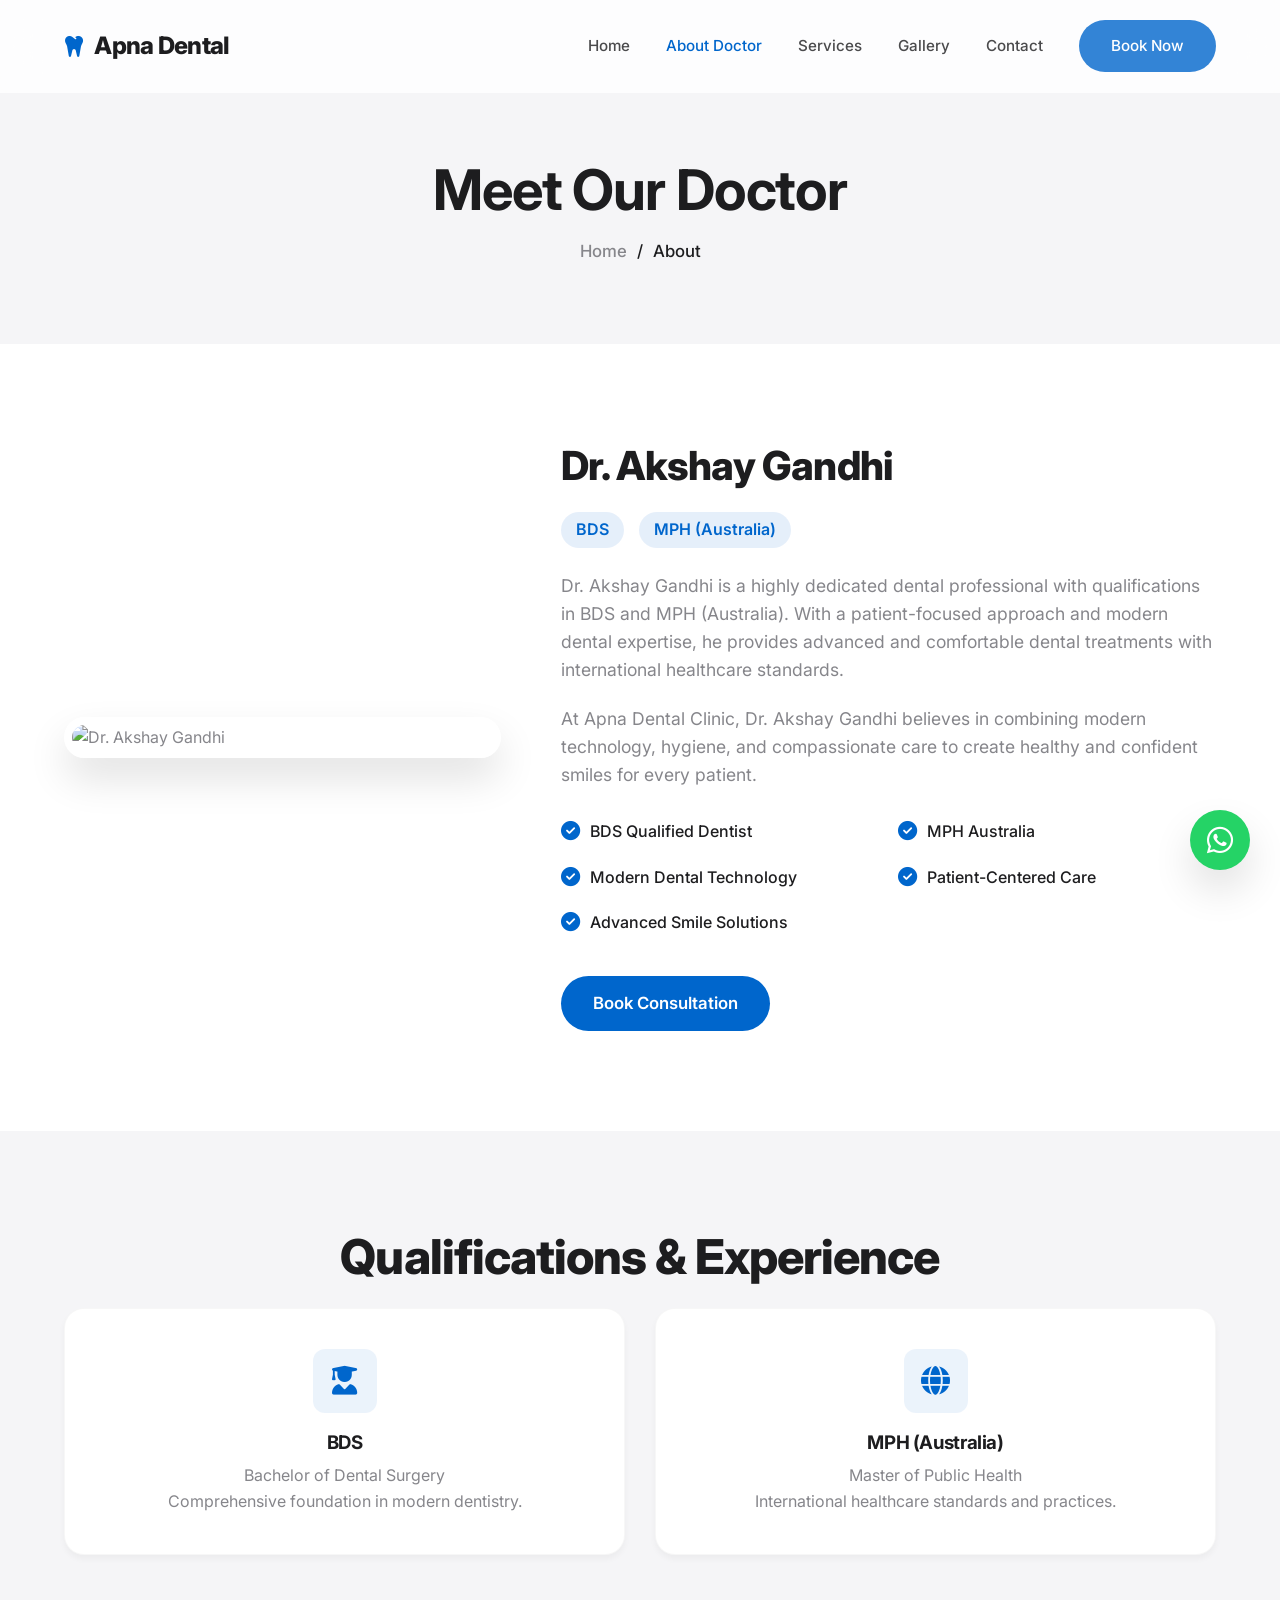
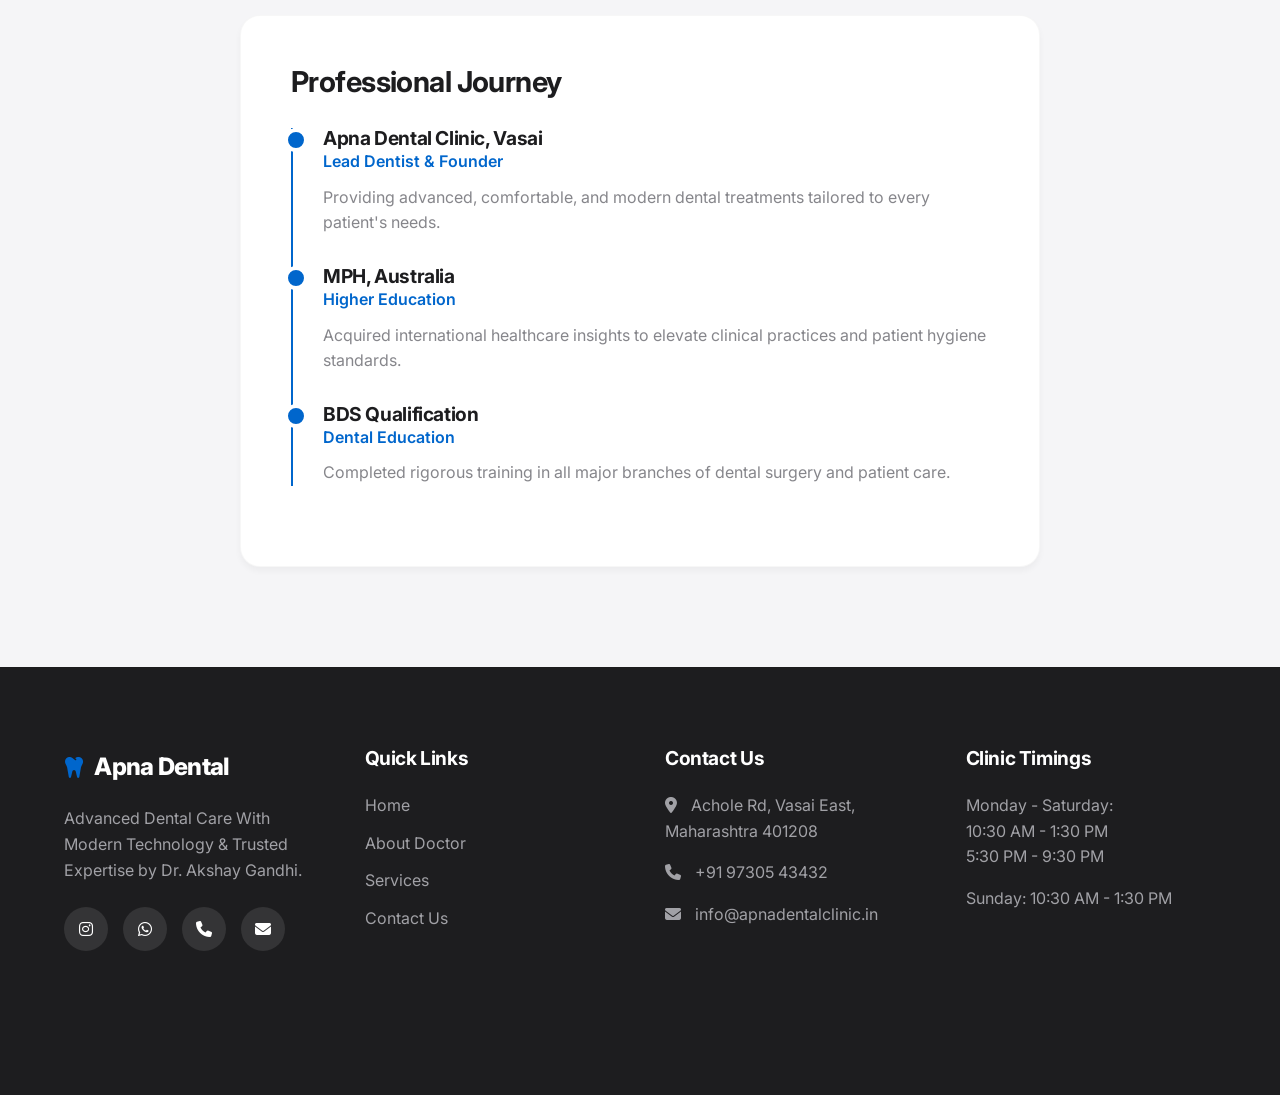
==== about.html @ feeaf11b "final" ====
<!DOCTYPE html>
<html lang="en">

<head>
    <meta charset="UTF-8">
    <meta name="viewport" content="width=device-width, initial-scale=1.0">
    <title>About Doctor | Apna Dental Clinic</title>
    <meta name="description"
        content="Learn more about Dr. Akshay Gandhi (BDS, MPH Australia) and his commitment to modern dental care.">
    <!-- Font Awesome -->
    <link rel="stylesheet" href="https://cdnjs.cloudflare.com/ajax/libs/font-awesome/6.4.0/css/all.min.css">
    <!-- Custom CSS -->
    <link rel="stylesheet" href="assets/css/style.css">
</head>

<body>

    <!-- Navbar -->
    <nav class="navbar">
        <div class="container">
            <a href="index.html" class="logo">
                <i class="fa-solid fa-tooth"></i> Apna Dental
            </a>
            <ul class="nav-links">
                <li class="nav-item"><a href="index.html">Home</a></li>
                <li class="nav-item"><a href="about.html" class="active">About Doctor</a></li>
                <li class="nav-item"><a href="services.html">Services</a></li>
                <li class="nav-item"><a href="gallery.html">Gallery</a></li>
                <li class="nav-item"><a href="contact.html">Contact</a></li>
                <li class="nav-item"><a href="appointment.html" class="btn btn-primary">Book Now</a></li>
            </ul>
            <button class="hamburger">
                <i class="fa-solid fa-bars"></i>
            </button>
        </div>
    </nav>

    <!-- Floating WhatsApp -->
    <a href="https://wa.me/919730543432" target="_blank" class="floating-whatsapp" title="Consult on WhatsApp">
        <i class="fa-brands fa-whatsapp"></i>
    </a>

    <!-- Page Header -->
    <header class="page-header">
        <div class="container reveal">
            <h1 class="page-title">Meet Our Doctor</h1>
            <div class="breadcrumb">
                <a href="index.html">Home</a>
                <span>/</span>
                <span>About</span>
            </div>
        </div>
    </header>

    <!-- About Section -->
    <section class="section">
        <div class="container">
            <div class="hero-content">
                <div class="hero-image reveal" style="flex: 1;">
                    <img src="https://images.unsplash.com/photo-1622253692010-333f2da6031d?auto=format&fit=crop&q=80&w=800"
                        alt="Dr. Akshay Gandhi">
                </div>
                <div class="hero-text reveal" style="flex: 1.5;">
                    <h2 class="section-title" style="text-align: left; font-size: 2.5rem;">Dr. Akshay Gandhi</h2>
                    <div style="display: flex; gap: 15px; margin-bottom: 24px;">
                        <span
                            style="background: rgba(0, 102, 204, 0.1); color: var(--primary-color); padding: 5px 15px; border-radius: 50px; font-weight: 600;">BDS</span>
                        <span
                            style="background: rgba(0, 102, 204, 0.1); color: var(--primary-color); padding: 5px 15px; border-radius: 50px; font-weight: 600;">MPH
                            (Australia)</span>
                    </div>

                    <p style="font-size: 1.1rem; margin-bottom: 20px; color: var(--text-color);">Dr. Akshay Gandhi is a
                        highly dedicated dental professional with qualifications in BDS and MPH (Australia). With a
                        patient-focused approach and modern dental expertise, he provides advanced and comfortable
                        dental treatments with international healthcare standards.</p>
                    <p style="font-size: 1.1rem; margin-bottom: 30px; color: var(--text-color);">At Apna Dental Clinic,
                        Dr. Akshay Gandhi believes in combining modern technology, hygiene, and compassionate care to
                        create healthy and confident smiles for every patient.</p>

                    <div class="grid-3" style="grid-template-columns: repeat(2, 1fr); gap: 20px; margin-bottom: 40px;">
                        <div style="display: flex; align-items: center; gap: 10px;">
                            <i class="fa-solid fa-circle-check"
                                style="color: var(--primary-color); font-size: 1.2rem;"></i>
                            <span style="font-weight: 500; color: var(--accent-color);">BDS Qualified Dentist</span>
                        </div>
                        <div style="display: flex; align-items: center; gap: 10px;">
                            <i class="fa-solid fa-circle-check"
                                style="color: var(--primary-color); font-size: 1.2rem;"></i>
                            <span style="font-weight: 500; color: var(--accent-color);">MPH Australia</span>
                        </div>
                        <div style="display: flex; align-items: center; gap: 10px;">
                            <i class="fa-solid fa-circle-check"
                                style="color: var(--primary-color); font-size: 1.2rem;"></i>
                            <span style="font-weight: 500; color: var(--accent-color);">Modern Dental Technology</span>
                        </div>
                        <div style="display: flex; align-items: center; gap: 10px;">
                            <i class="fa-solid fa-circle-check"
                                style="color: var(--primary-color); font-size: 1.2rem;"></i>
                            <span style="font-weight: 500; color: var(--accent-color);">Patient-Centered Care</span>
                        </div>
                        <div style="display: flex; align-items: center; gap: 10px;">
                            <i class="fa-solid fa-circle-check"
                                style="color: var(--primary-color); font-size: 1.2rem;"></i>
                            <span style="font-weight: 500; color: var(--accent-color);">Advanced Smile Solutions</span>
                        </div>
                    </div>

                    <a href="appointment.html" class="btn btn-primary">Book Consultation</a>
                </div>
            </div>
        </div>
    </section>

    <!-- Qualification & Timeline -->
    <section class="section" style="background-color: var(--light-bg);">
        <div class="container">
            <h2 class="section-title reveal">Qualifications & Experience</h2>

            <div class="grid-3" style="margin-bottom: 60px;">
                <div class="card reveal" style="text-align: center;">
                    <div class="card-icon" style="margin: 0 auto 20px;"><i class="fa-solid fa-user-graduate"></i></div>
                    <h3 style="margin-bottom: 10px;">BDS</h3>
                    <p style="color: var(--text-color);">Bachelor of Dental Surgery<br>Comprehensive foundation in
                        modern dentistry.</p>
                </div>
                <div class="card reveal" style="text-align: center;">
                    <div class="card-icon" style="margin: 0 auto 20px;"><i class="fa-solid fa-globe"></i></div>
                    <h3 style="margin-bottom: 10px;">MPH (Australia)</h3>
                    <p style="color: var(--text-color);">Master of Public Health<br>International healthcare standards
                        and practices.</p>
                </div>
            </div>

            <div class="card reveal" style="max-width: 800px; margin: 0 auto; padding: 50px;">
                <h3 style="margin-bottom: 30px; font-size: 1.8rem;">Professional Journey</h3>
                <div class="timeline">
                    <div class="timeline-item">
                        <h4 style="font-size: 1.2rem; color: var(--accent-color);">Apna Dental Clinic, Vasai</h4>
                        <p style="color: var(--primary-color); font-weight: 600; margin-bottom: 10px;">Lead Dentist &
                            Founder</p>
                        <p style="color: var(--text-color);">Providing advanced, comfortable, and modern dental
                            treatments tailored to every patient's needs.</p>
                    </div>
                    <div class="timeline-item">
                        <h4 style="font-size: 1.2rem; color: var(--accent-color);">MPH, Australia</h4>
                        <p style="color: var(--primary-color); font-weight: 600; margin-bottom: 10px;">Higher Education
                        </p>
                        <p style="color: var(--text-color);">Acquired international healthcare insights to elevate
                            clinical practices and patient hygiene standards.</p>
                    </div>
                    <div class="timeline-item">
                        <h4 style="font-size: 1.2rem; color: var(--accent-color);">BDS Qualification</h4>
                        <p style="color: var(--primary-color); font-weight: 600; margin-bottom: 10px;">Dental Education
                        </p>
                        <p style="color: var(--text-color);">Completed rigorous training in all major branches of dental
                            surgery and patient care.</p>
                    </div>
                </div>
            </div>
        </div>
    </section>

    <!-- Footer -->
    <footer class="footer">
        <div class="container">
            <div class="footer-grid reveal">
                <div class="footer-col">
                    <a href="index.html" class="logo" style="color: white; margin-bottom: 20px;">
                        <i class="fa-solid fa-tooth"></i> Apna Dental
                    </a>
                    <p>Advanced Dental Care With Modern Technology & Trusted Expertise by Dr. Akshay Gandhi.</p>
                    <div class="social-links">
                        <a href="https://www.instagram.com/apna.dental.clinic?utm_source=qr&igsh=MWJxanp1cTd5NDdrZw=="
                            target="_blank" title="Instagram"><i class="fa-brands fa-instagram"></i></a>
                        <a href="https://wa.me/919730543432" target="_blank" title="WhatsApp"><i
                                class="fa-brands fa-whatsapp"></i></a>
                        <a href="tel:+919730543432" title="Call Us"><i class="fa-solid fa-phone"></i></a>
                        <a href="mailto:info@apnadentalclinic.in" title="Email Us"><i
                                class="fa-solid fa-envelope"></i></a>
                    </div>
                </div>
                <div class="footer-col">
                    <h4>Quick Links</h4>
                    <ul class="footer-links" style="list-style: none;">
                        <li><a href="index.html">Home</a></li>
                        <li><a href="about.html">About Doctor</a></li>
                        <li><a href="services.html">Services</a></li>
                        <li><a href="contact.html">Contact Us</a></li>
                    </ul>
                </div>
                <div class="footer-col">
                    <h4>Contact Us</h4>
                    <p><i class="fa-solid fa-location-dot" style="margin-right: 10px;"></i> Achole Rd, Vasai East,
                        Maharashtra 401208</p>
                    <p><i class="fa-solid fa-phone" style="margin-right: 10px;"></i> +91 97305 43432</p>
                    <p><i class="fa-solid fa-envelope" style="margin-right: 10px;"></i> info@apnadentalclinic.in</p>
                </div>
                <div class="footer-col">
                    <h4>Clinic Timings</h4>
                    <p>Monday - Saturday:<br> 10:30 AM - 1:30 PM<br> 5:30 PM - 9:30 PM</p>
                    <p>Sunday: 10:30 AM - 1:30 PM</p>
                </div>
            </div>
            <div class="footer-bottom reveal">
                <p>&copy; 2026 Apna Dental Clinic. All Rights Reserved.</p>
            </div>
        </div>
    </footer>

    <!-- Custom JS -->
    <script src="assets/js/script.js"></script>
</body>

</html>
---- assets/css/style.css ----
/* Google Fonts */
@import url('https://fonts.googleapis.com/css2?family=Inter:wght@300;400;500;600;700;800&display=swap');

/* CSS Variables */
:root {
  --primary-color: #0066cc;
  /* Apple-like vibrant blue */
  --primary-hover: #005bb5;
  --secondary-color: #f5f5f7;
  /* Apple off-white background */
  --accent-color: #1d1d1f;
  /* Apple dark text */
  --text-color: #86868b;
  /* Apple subtle text */
  --bg-color: #ffffff;
  /* Pure white */
  --light-bg: #f5f5f7;
  --whatsapp-color: #25D366;
  --shadow-sm: 0 4px 6px rgba(0, 0, 0, 0.04);
  --shadow-md: 0 10px 30px rgba(0, 0, 0, 0.08);
  --shadow-lg: 0 20px 40px rgba(0, 0, 0, 0.12);
  --radius-sm: 12px;
  --radius-md: 20px;
  --radius-lg: 30px;
  --transition: all 0.4s cubic-bezier(0.16, 1, 0.3, 1);
}

/* Reset & Base Styles */
* {
  margin: 0;
  padding: 0;
  box-sizing: border-box;
}

html {
  scroll-behavior: smooth;
}

body {
  font-family: 'Inter', -apple-system, BlinkMacSystemFont, sans-serif;
  color: var(--text-color);
  background-color: var(--bg-color);
  line-height: 1.6;
  overflow-x: hidden;
  -webkit-font-smoothing: antialiased;
}

h1,
h2,
h3,
h4,
h5,
h6 {
  color: var(--accent-color);
  font-weight: 700;
  line-height: 1.1;
  letter-spacing: -0.02em;
}

a {
  text-decoration: none;
  color: var(--primary-color);
  transition: var(--transition);
}

img {
  max-width: 100%;
  height: auto;
  display: block;
}

/* Utility Classes */
.container {
  max-width: 1200px;
  margin: 0 auto;
  padding: 0 24px;
}

.section {
  padding: 100px 0;
}

.section-title {
  text-align: center;
  font-size: 3rem;
  margin-bottom: 24px;
  font-weight: 800;
}

.section-subtitle {
  text-align: center;
  font-size: 1.25rem;
  color: var(--text-color);
  max-width: 700px;
  margin: 0 auto 60px;
}

.btn {
  display: inline-flex;
  align-items: center;
  justify-content: center;
  padding: 14px 32px;
  border-radius: 50px;
  font-weight: 600;
  font-size: 1.05rem;
  text-align: center;
  cursor: pointer;
  transition: var(--transition);
  border: none;
  gap: 10px;
}

.btn-primary {
  background-color: var(--primary-color);
  color: #fff !important;
}

.btn-primary:hover {
  background-color: var(--primary-hover);
  transform: scale(1.02);
  box-shadow: 0 10px 20px rgba(0, 102, 204, 0.2);
}

.btn-outline {
  background-color: transparent;
  color: var(--accent-color);
  border: 2px solid var(--accent-color);
}

.btn-outline:hover {
  background-color: var(--accent-color);
  color: #fff !important;
}

.btn-whatsapp {
  background-color: var(--whatsapp-color);
  color: #fff !important;
}

.btn-whatsapp:hover {
  background-color: #1ebe57;
  transform: scale(1.02);
  box-shadow: 0 10px 20px rgba(37, 211, 102, 0.3);
}

/* Navbar */
.navbar {
  position: fixed;
  top: 0;
  left: 0;
  width: 100%;
  background-color: rgba(255, 255, 255, 0.8);
  backdrop-filter: saturate(180%) blur(20px);
  -webkit-backdrop-filter: saturate(180%) blur(20px);
  z-index: 1000;
  transition: var(--transition);
  padding: 20px 0;
  border-bottom: 1px solid transparent;
}

.navbar.scrolled {
  padding: 15px 0;
  border-bottom: 1px solid rgba(0, 0, 0, 0.05);
  box-shadow: var(--shadow-sm);
}

.navbar .container {
  display: flex;
  justify-content: space-between;
  align-items: center;
}

.logo {
  font-size: 1.5rem;
  font-weight: 800;
  color: var(--accent-color);
  display: flex;
  align-items: center;
  gap: 10px;
  letter-spacing: -0.03em;
}

.logo i {
  color: var(--primary-color);
}

.nav-links {
  display: flex;
  align-items: center;
  gap: 36px;
  list-style: none;
}

.nav-item a {
  color: var(--accent-color);
  font-weight: 500;
  font-size: 0.95rem;
  position: relative;
  opacity: 0.8;
}

.nav-item a:hover,
.nav-item a.active {
  opacity: 1;
  color: var(--primary-color);
}

.hamburger {
  display: none;
  cursor: pointer;
  background: none;
  border: none;
  font-size: 1.5rem;
  color: var(--accent-color);
}

/* Floating WhatsApp */
.floating-whatsapp {
  position: fixed;
  bottom: 30px;
  right: 30px;
  background-color: var(--whatsapp-color);
  color: white;
  width: 60px;
  height: 60px;
  border-radius: 50%;
  display: flex;
  align-items: center;
  justify-content: center;
  font-size: 30px;
  box-shadow: var(--shadow-lg);
  z-index: 1000;
  transition: var(--transition);
  text-decoration: none;
}

.floating-whatsapp:hover {
  transform: scale(1.1) rotate(10deg);
  background-color: #1ebe57;
  color: white;
}

/* Hero Section */
.hero {
  padding-top: 160px;
  padding-bottom: 100px;
  background: radial-gradient(circle at center, #ffffff 0%, var(--secondary-color) 100%);
  position: relative;
  overflow: hidden;
  min-height: 90vh;
  display: flex;
  align-items: center;
}

.hero-content {
  display: flex;
  align-items: center;
  justify-content: space-between;
  gap: 60px;
}

.hero-text {
  flex: 1.2;
}

.hero-title {
  font-size: 4.5rem;
  margin-bottom: 24px;
  color: var(--accent-color);
}

.hero-title span {
  color: var(--primary-color);
}

.hero-desc {
  font-size: 1.3rem;
  margin-bottom: 40px;
  color: var(--text-color);
  max-width: 90%;
}

.hero-btns {
  display: flex;
  gap: 20px;
  flex-wrap: wrap;
}

.hero-image {
  flex: 1;
  position: relative;
  animation: float 6s ease-in-out infinite;
}

.hero-image img {
  border-radius: var(--radius-lg);
  box-shadow: var(--shadow-lg);
  position: relative;
  z-index: 2;
  border: 8px solid rgba(255, 255, 255, 0.5);
}

/* Animations */
@keyframes float {
  0% {
    transform: translateY(0px);
  }

  50% {
    transform: translateY(-20px);
  }

  100% {
    transform: translateY(0px);
  }
}

.reveal {
  opacity: 0;
  transform: translateY(40px);
  transition: all 0.8s cubic-bezier(0.16, 1, 0.3, 1);
}

.reveal.active {
  opacity: 1;
  transform: translateY(0);
}

/* Cards & Grids */
.grid-3 {
  display: grid;
  grid-template-columns: repeat(auto-fit, minmax(320px, 1fr));
  gap: 30px;
}

.card {
  background: #fff;
  border-radius: var(--radius-md);
  padding: 40px;
  box-shadow: var(--shadow-sm);
  transition: var(--transition);
  border: 1px solid rgba(0, 0, 0, 0.03);
}

.card:hover {
  transform: translateY(-8px);
  box-shadow: var(--shadow-lg);
}

.card-icon {
  width: 64px;
  height: 64px;
  background: rgba(0, 102, 204, 0.08);
  color: var(--primary-color);
  border-radius: var(--radius-sm);
  display: flex;
  align-items: center;
  justify-content: center;
  font-size: 1.8rem;
  margin-bottom: 24px;
  transition: var(--transition);
}

.card:hover .card-icon {
  background: var(--primary-color);
  color: #fff;
  transform: scale(1.1);
}

.card-title {
  font-size: 1.5rem;
  margin-bottom: 16px;
}

.card-desc {
  font-size: 1.05rem;
  color: var(--text-color);
  margin-bottom: 24px;
}

.card-link {
  font-weight: 600;
  display: inline-flex;
  align-items: center;
  gap: 8px;
}

.card-link:hover {
  gap: 12px;
}

/* Testimonials / Google Reviews */
.review-header {
  display: flex;
  align-items: center;
  justify-content: center;
  gap: 15px;
  margin-bottom: 40px;
}

.google-rating {
  display: flex;
  align-items: center;
  gap: 10px;
  background: #fff;
  padding: 10px 20px;
  border-radius: 50px;
  box-shadow: var(--shadow-sm);
  font-weight: 700;
  color: var(--accent-color);
  font-size: 1.2rem;
}

.google-rating i {
  color: #FBBC05;
}

/* Map Section */
.map-container {
  border-radius: var(--radius-lg);
  overflow: hidden;
  box-shadow: var(--shadow-lg);
  position: relative;
  height: 500px;
}

.map-card {
  position: absolute;
  top: 40px;
  left: 40px;
  background: rgba(255, 255, 255, 0.95);
  backdrop-filter: blur(10px);
  padding: 30px;
  border-radius: var(--radius-md);
  box-shadow: var(--shadow-lg);
  max-width: 350px;
  z-index: 10;
}

/* Timeline */
.timeline {
  position: relative;
  padding-left: 30px;
  border-left: 2px solid var(--primary-color);
  margin-top: 30px;
}

.timeline-item {
  position: relative;
  margin-bottom: 30px;
}

.timeline-item::before {
  content: '';
  position: absolute;
  left: -39px;
  top: 0;
  width: 16px;
  height: 16px;
  border-radius: 50%;
  background: var(--primary-color);
  border: 4px solid #fff;
}

/* Footer */
.footer {
  background-color: var(--accent-color);
  color: #fff;
  padding: 80px 0 30px;
  border-top: 1px solid rgba(0, 0, 0, 0.05);
}

.footer-grid {
  display: grid;
  grid-template-columns: repeat(auto-fit, minmax(250px, 1fr));
  gap: 50px;
  margin-bottom: 60px;
}

.footer-col h4 {
  color: #fff;
  font-size: 1.2rem;
  margin-bottom: 24px;
}

.footer-col p {
  color: #a1a1a6;
  margin-bottom: 16px;
}

.footer-links li {
  margin-bottom: 12px;
}

.footer-links a {
  color: #a1a1a6;
}

.footer-links a:hover {
  color: #fff;
}

.social-links {
  display: flex;
  gap: 15px;
  margin-top: 24px;
}

.social-links a {
  width: 44px;
  height: 44px;
  border-radius: 50%;
  background-color: rgba(255, 255, 255, 0.1);
  display: flex;
  align-items: center;
  justify-content: center;
  color: #fff;
}

.social-links a:hover {
  background-color: var(--primary-color);
  transform: translateY(-4px);
}

.footer-bottom {
  text-align: center;
  padding-top: 30px;
  border-top: 1px solid rgba(255, 255, 255, 0.1);
  color: #a1a1a6;
  font-size: 0.9rem;
}

/* Page Header (Inner pages) */
.page-header {
  padding: 160px 0 80px;
  background: var(--secondary-color);
  text-align: center;
}

.page-title {
  font-size: 3.5rem;
  color: var(--accent-color);
  margin-bottom: 16px;
}

.breadcrumb {
  display: flex;
  justify-content: center;
  gap: 10px;
  font-size: 1.05rem;
  font-weight: 500;
}

.breadcrumb a {
  color: var(--text-color);
}

.breadcrumb a:hover {
  color: var(--primary-color);
}

.breadcrumb span {
  color: var(--accent-color);
}

/* Forms */
.form-group {
  margin-bottom: 24px;
}

.form-control {
  width: 100%;
  padding: 16px 20px;
  border: 1px solid rgba(0, 0, 0, 0.1);
  border-radius: var(--radius-sm);
  font-family: inherit;
  font-size: 1rem;
  transition: var(--transition);
  background-color: #f9f9fb;
}

.form-control:focus {
  outline: none;
  border-color: var(--primary-color);
  background-color: #fff;
  box-shadow: 0 0 0 4px rgba(0, 102, 204, 0.1);
}

textarea.form-control {
  resize: vertical;
  min-height: 160px;
}

/* Responsive */
@media (max-width: 991px) {
  .hero-content {
    flex-direction: column;
    text-align: center;
  }

  .hero-text {
    flex: none;
  }

  .hero-btns {
    justify-content: center;
  }

  .hero-title {
    font-size: 3.5rem;
  }

  .hero-desc {
    margin: 0 auto 30px;
  }

  .map-card {
    position: relative;
    top: 0;
    left: 0;
    max-width: 100%;
    border-radius: 0;
    box-shadow: none;
  }

  .map-container {
    height: auto;
  }

  .map-container iframe {
    height: 400px;
  }
}

@media (max-width: 768px) {
  .nav-links {
    position: fixed;
    top: 70px;
    left: -100%;
    width: 100%;
    height: calc(100vh - 70px);
    background-color: #fff;
    flex-direction: column;
    justify-content: flex-start;
    padding-top: 40px;
    gap: 30px;
    transition: 0.4s cubic-bezier(0.16, 1, 0.3, 1);
  }

  .nav-links.active {
    left: 0;
  }

  .hamburger {
    display: block;
  }

  .section {
    padding: 70px 0;
  }

  .section-title {
    font-size: 2.5rem;
  }

  .floating-whatsapp {
    bottom: 20px;
    right: 20px;
    width: 50px;
    height: 50px;
    font-size: 24px;
  }
}

/* Google Reviews Section — Summary Card */
.google-summary-card {
  background: #fff;
  border-radius: var(--radius-md);
  padding: 30px 36px;
  display: flex;
  align-items: center;
  justify-content: space-between;
  flex-wrap: wrap;
  gap: 24px;
  box-shadow: var(--shadow-sm);
  margin-bottom: 30px;
  border: 1px solid rgba(0, 102, 204, 0.06);
}

.gsc-left {
  display: flex;
  align-items: center;
  gap: 20px;
}

.gsc-logo {
  background: #f0f7ff;
  width: 56px;
  height: 56px;
  border-radius: 50%;
  display: flex;
  align-items: center;
  justify-content: center;
  font-size: 1.8rem;
  color: #4285F4;
  flex-shrink: 0;
}

.gsc-rating-row {
  display: flex;
  align-items: center;
  gap: 12px;
  margin-bottom: 6px;
}

.gsc-score {
  font-size: 2.2rem;
  font-weight: 800;
  color: var(--accent-color);
  line-height: 1;
}

.gsc-stars {
  color: #FBBC05;
  font-size: 1.1rem;
}

.gsc-count {
  font-size: 0.95rem;
  color: var(--text-color);
  font-weight: 500;
}

.gsc-count a {
  color: var(--primary-color);
  font-weight: 600;
}

.gsc-actions {
  display: flex;
  gap: 15px;
  flex-wrap: wrap;
}

/* Elfsight Widget Wrapper */
.elfsight-widget-wrapper {
  min-height: 200px;
  width: 100%;
}

/* Fallback message when JS disabled or widget fails */
.reviews-fallback {
  display: flex;
  flex-direction: column;
  align-items: center;
  justify-content: center;
  gap: 16px;
  padding: 60px 20px;
  text-align: center;
  background: #fff;
  border-radius: var(--radius-md);
  border: 1px dashed rgba(0, 102, 204, 0.2);
}

.reviews-fallback i {
  font-size: 2.5rem;
  color: #4285F4;
}

.reviews-fallback p {
  font-size: 1rem;
  color: var(--text-color);
}

.reviews-fallback a {
  font-weight: 600;
  color: var(--primary-color);
}

/* Appointment WhatsApp Submit Button */
.appt-submit-btn {
  width: 100%;
  max-width: 360px;
  padding: 18px 32px;
  font-size: 1.1rem;
  letter-spacing: 0.01em;
  transition: var(--transition);
}

.appt-submit-btn:disabled {
  opacity: 0.75;
  cursor: not-allowed;
  transform: none !important;
}

/* Gallery Grid */
.gallery-grid {
  display: grid;
  grid-template-columns: repeat(auto-fill, minmax(320px, 1fr));
  gap: 30px;
}

.gallery-item {
  position: relative;
  border-radius: var(--radius-md);
  overflow: hidden;
  box-shadow: var(--shadow-sm);
  cursor: pointer;
  background: #fff;
  border: 1px solid rgba(0, 0, 0, 0.03);
  transition: var(--transition);
}

.gallery-item:hover {
  box-shadow: var(--shadow-lg);
  transform: translateY(-5px);
}

.gallery-item img {
  width: 100%;
  height: 280px;
  object-fit: cover;
  transition: transform 0.6s cubic-bezier(0.16, 1, 0.3, 1);
  display: block;
}

.gallery-item:hover img {
  transform: scale(1.08);
}

.gallery-overlay {
  position: absolute;
  inset: 0;
  background: linear-gradient(to top, rgba(0, 0, 0, 0.8) 0%, rgba(0, 0, 0, 0.2) 50%, rgba(0, 0, 0, 0) 100%);
  display: flex;
  flex-direction: column;
  justify-content: flex-end;
  padding: 24px;
  opacity: 0;
  transition: opacity 0.4s ease;
}

.gallery-item:hover .gallery-overlay {
  opacity: 1;
}

.gallery-title {
  color: #fff;
  font-size: 1.25rem;
  font-weight: 700;
  margin-bottom: 4px;
  transform: translateY(20px);
  transition: transform 0.4s ease;
}

.gallery-icon {
  color: rgba(255, 255, 255, 0.8);
  font-size: 0.95rem;
  transform: translateY(20px);
  transition: transform 0.4s ease 0.05s;
}

.gallery-item:hover .gallery-title,
.gallery-item:hover .gallery-icon {
  transform: translateY(0);
}

/* Lightbox */
.lightbox {
  position: fixed;
  inset: 0;
  background: rgba(0, 0, 0, 0.92);
  z-index: 2000;
  display: flex;
  align-items: center;
  justify-content: center;
  opacity: 0;
  pointer-events: none;
  transition: opacity 0.3s ease;
  backdrop-filter: blur(5px);
}

.lightbox.active {
  opacity: 1;
  pointer-events: all;
}

.lightbox-content {
  max-width: 90%;
  max-height: 85vh;
  border-radius: var(--radius-sm);
  box-shadow: 0 20px 40px rgba(0, 0, 0, 0.4);
  transform: scale(0.95);
  transition: transform 0.3s cubic-bezier(0.16, 1, 0.3, 1);
  object-fit: contain;
}

.lightbox.active .lightbox-content {
  transform: scale(1);
}

.lightbox-close {
  position: absolute;
  top: 30px;
  right: 40px;
  color: #fff;
  font-size: 2.5rem;
  cursor: pointer;
  transition: color 0.2s;
  background: none;
  border: none;
  padding: 10px;
}

.lightbox-close:hover {
  color: var(--primary-color);
}

.lightbox-caption {
  position: absolute;
  bottom: 30px;
  left: 0;
  right: 0;
  text-align: center;
  color: #fff;
  font-size: 1.2rem;
  font-weight: 500;
  text-shadow: 0 2px 4px rgba(0, 0, 0, 0.5);
}
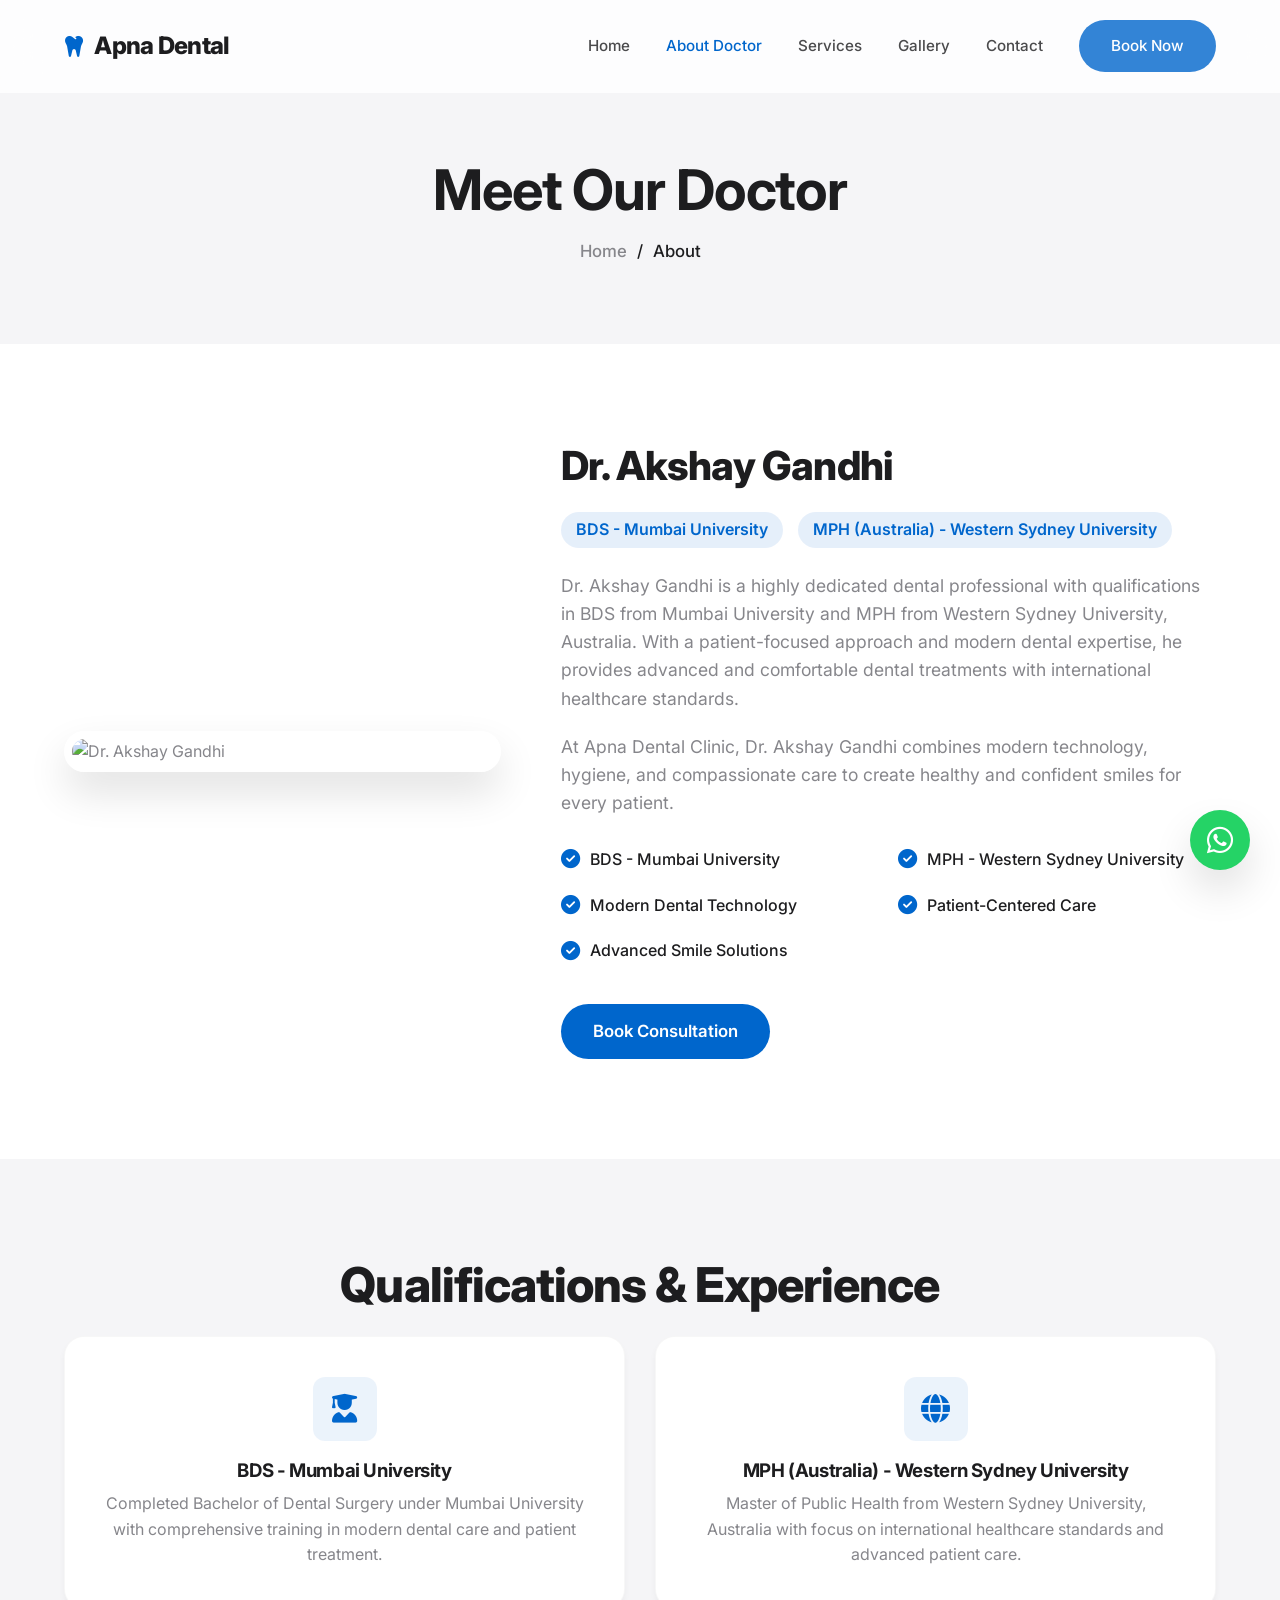
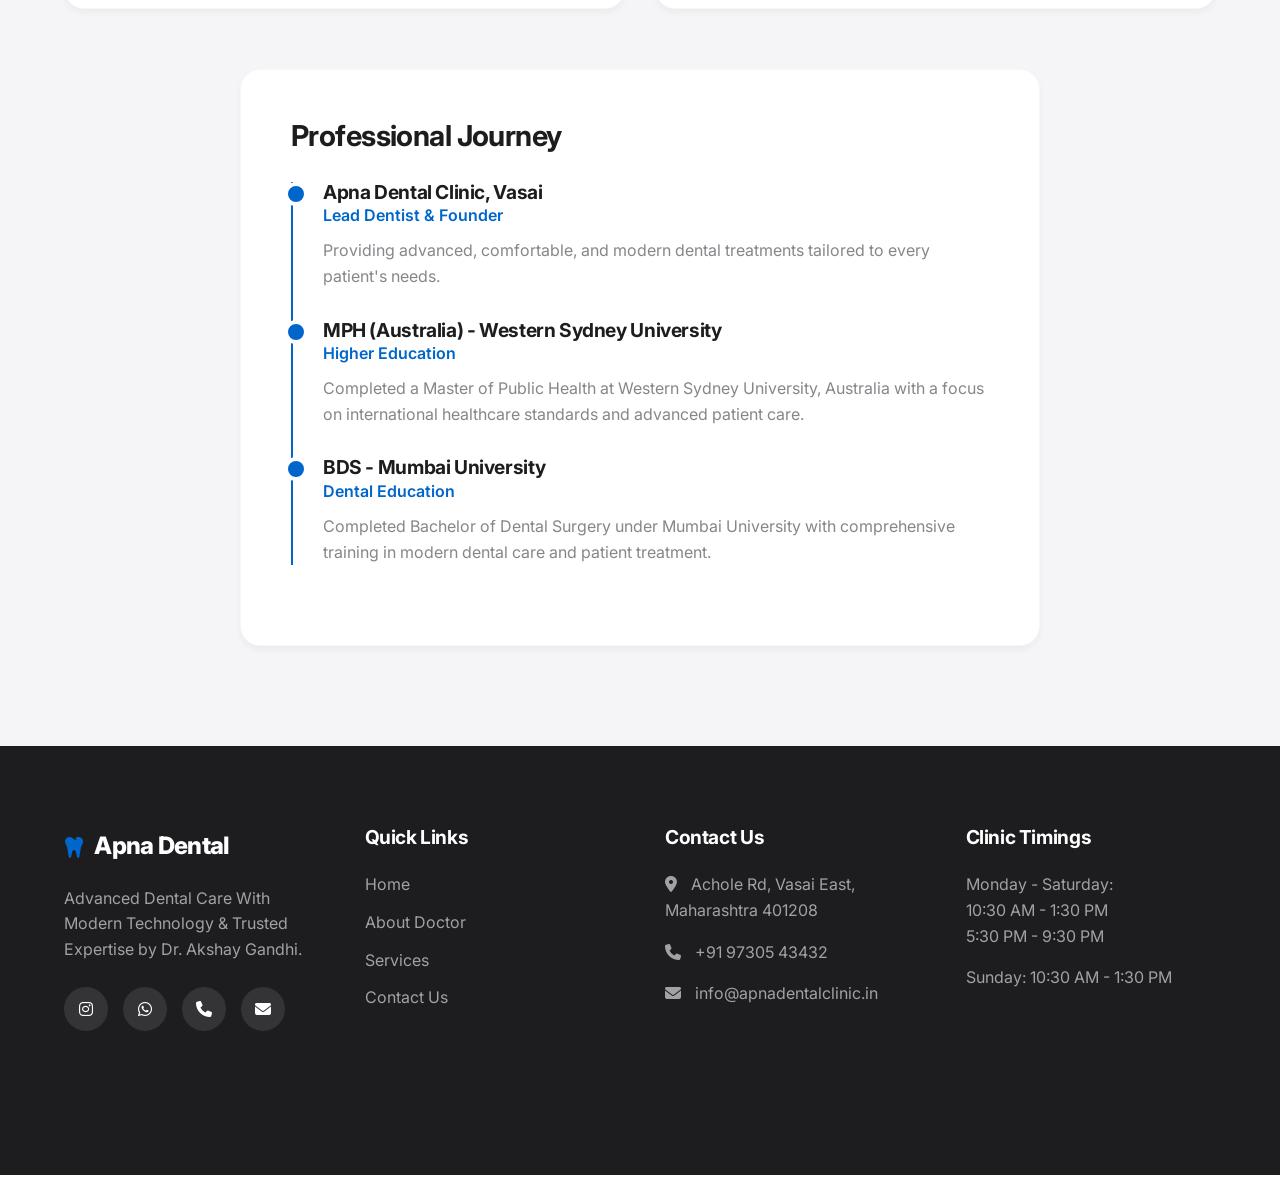
==== commit b6114be5: "comit" ====
--- a/about.html
+++ b/about.html
@@ -6,7 +6,7 @@
     <meta name="viewport" content="width=device-width, initial-scale=1.0">
     <title>About Doctor | Apna Dental Clinic</title>
     <meta name="description"
-        content="Learn more about Dr. Akshay Gandhi (BDS, MPH Australia) and his commitment to modern dental care.">
+        content="Learn more about Dr. Akshay Gandhi, qualified in BDS from Mumbai University and MPH from Western Sydney University, Australia.">
     <!-- Font Awesome -->
     <link rel="stylesheet" href="https://cdnjs.cloudflare.com/ajax/libs/font-awesome/6.4.0/css/all.min.css">
     <!-- Custom CSS -->
@@ -64,30 +64,32 @@
                     <h2 class="section-title" style="text-align: left; font-size: 2.5rem;">Dr. Akshay Gandhi</h2>
                     <div style="display: flex; gap: 15px; margin-bottom: 24px;">
                         <span
-                            style="background: rgba(0, 102, 204, 0.1); color: var(--primary-color); padding: 5px 15px; border-radius: 50px; font-weight: 600;">BDS</span>
+                            style="background: rgba(0, 102, 204, 0.1); color: var(--primary-color); padding: 5px 15px; border-radius: 50px; font-weight: 600;">BDS
+                            - Mumbai University</span>
                         <span
                             style="background: rgba(0, 102, 204, 0.1); color: var(--primary-color); padding: 5px 15px; border-radius: 50px; font-weight: 600;">MPH
-                            (Australia)</span>
+                            (Australia) - Western Sydney University</span>
                     </div>
 
                     <p style="font-size: 1.1rem; margin-bottom: 20px; color: var(--text-color);">Dr. Akshay Gandhi is a
-                        highly dedicated dental professional with qualifications in BDS and MPH (Australia). With a
-                        patient-focused approach and modern dental expertise, he provides advanced and comfortable
-                        dental treatments with international healthcare standards.</p>
+                        highly dedicated dental professional with qualifications in BDS from Mumbai University and MPH
+                        from Western Sydney University, Australia. With a patient-focused approach and modern dental
+                        expertise, he provides advanced and comfortable dental treatments with international
+                        healthcare standards.</p>
                     <p style="font-size: 1.1rem; margin-bottom: 30px; color: var(--text-color);">At Apna Dental Clinic,
-                        Dr. Akshay Gandhi believes in combining modern technology, hygiene, and compassionate care to
-                        create healthy and confident smiles for every patient.</p>
+                        Dr. Akshay Gandhi combines modern technology, hygiene, and compassionate care to create healthy
+                        and confident smiles for every patient.</p>
 
                     <div class="grid-3" style="grid-template-columns: repeat(2, 1fr); gap: 20px; margin-bottom: 40px;">
                         <div style="display: flex; align-items: center; gap: 10px;">
                             <i class="fa-solid fa-circle-check"
                                 style="color: var(--primary-color); font-size: 1.2rem;"></i>
-                            <span style="font-weight: 500; color: var(--accent-color);">BDS Qualified Dentist</span>
-                        </div>
-                        <div style="display: flex; align-items: center; gap: 10px;">
-                            <i class="fa-solid fa-circle-check"
-                                style="color: var(--primary-color); font-size: 1.2rem;"></i>
-                            <span style="font-weight: 500; color: var(--accent-color);">MPH Australia</span>
+                            <span style="font-weight: 500; color: var(--accent-color);">BDS - Mumbai University</span>
+                        </div>
+                        <div style="display: flex; align-items: center; gap: 10px;">
+                            <i class="fa-solid fa-circle-check"
+                                style="color: var(--primary-color); font-size: 1.2rem;"></i>
+                            <span style="font-weight: 500; color: var(--accent-color);">MPH - Western Sydney University</span>
                         </div>
                         <div style="display: flex; align-items: center; gap: 10px;">
                             <i class="fa-solid fa-circle-check"
@@ -120,15 +122,15 @@
             <div class="grid-3" style="margin-bottom: 60px;">
                 <div class="card reveal" style="text-align: center;">
                     <div class="card-icon" style="margin: 0 auto 20px;"><i class="fa-solid fa-user-graduate"></i></div>
-                    <h3 style="margin-bottom: 10px;">BDS</h3>
-                    <p style="color: var(--text-color);">Bachelor of Dental Surgery<br>Comprehensive foundation in
-                        modern dentistry.</p>
+                    <h3 style="margin-bottom: 10px;">BDS - Mumbai University</h3>
+                    <p style="color: var(--text-color);">Completed Bachelor of Dental Surgery under Mumbai University
+                        with comprehensive training in modern dental care and patient treatment.</p>
                 </div>
                 <div class="card reveal" style="text-align: center;">
                     <div class="card-icon" style="margin: 0 auto 20px;"><i class="fa-solid fa-globe"></i></div>
-                    <h3 style="margin-bottom: 10px;">MPH (Australia)</h3>
-                    <p style="color: var(--text-color);">Master of Public Health<br>International healthcare standards
-                        and practices.</p>
+                    <h3 style="margin-bottom: 10px;">MPH (Australia) - Western Sydney University</h3>
+                    <p style="color: var(--text-color);">Master of Public Health from Western Sydney University,
+                        Australia with focus on international healthcare standards and advanced patient care.</p>
                 </div>
             </div>
 
@@ -143,18 +145,20 @@
                             treatments tailored to every patient's needs.</p>
                     </div>
                     <div class="timeline-item">
-                        <h4 style="font-size: 1.2rem; color: var(--accent-color);">MPH, Australia</h4>
+                        <h4 style="font-size: 1.2rem; color: var(--accent-color);">MPH (Australia) - Western Sydney
+                            University</h4>
                         <p style="color: var(--primary-color); font-weight: 600; margin-bottom: 10px;">Higher Education
                         </p>
-                        <p style="color: var(--text-color);">Acquired international healthcare insights to elevate
-                            clinical practices and patient hygiene standards.</p>
+                        <p style="color: var(--text-color);">Completed a Master of Public Health at Western Sydney
+                            University, Australia with a focus on international healthcare standards and advanced
+                            patient care.</p>
                     </div>
                     <div class="timeline-item">
-                        <h4 style="font-size: 1.2rem; color: var(--accent-color);">BDS Qualification</h4>
+                        <h4 style="font-size: 1.2rem; color: var(--accent-color);">BDS - Mumbai University</h4>
                         <p style="color: var(--primary-color); font-weight: 600; margin-bottom: 10px;">Dental Education
                         </p>
-                        <p style="color: var(--text-color);">Completed rigorous training in all major branches of dental
-                            surgery and patient care.</p>
+                        <p style="color: var(--text-color);">Completed Bachelor of Dental Surgery under Mumbai
+                            University with comprehensive training in modern dental care and patient treatment.</p>
                     </div>
                 </div>
             </div>
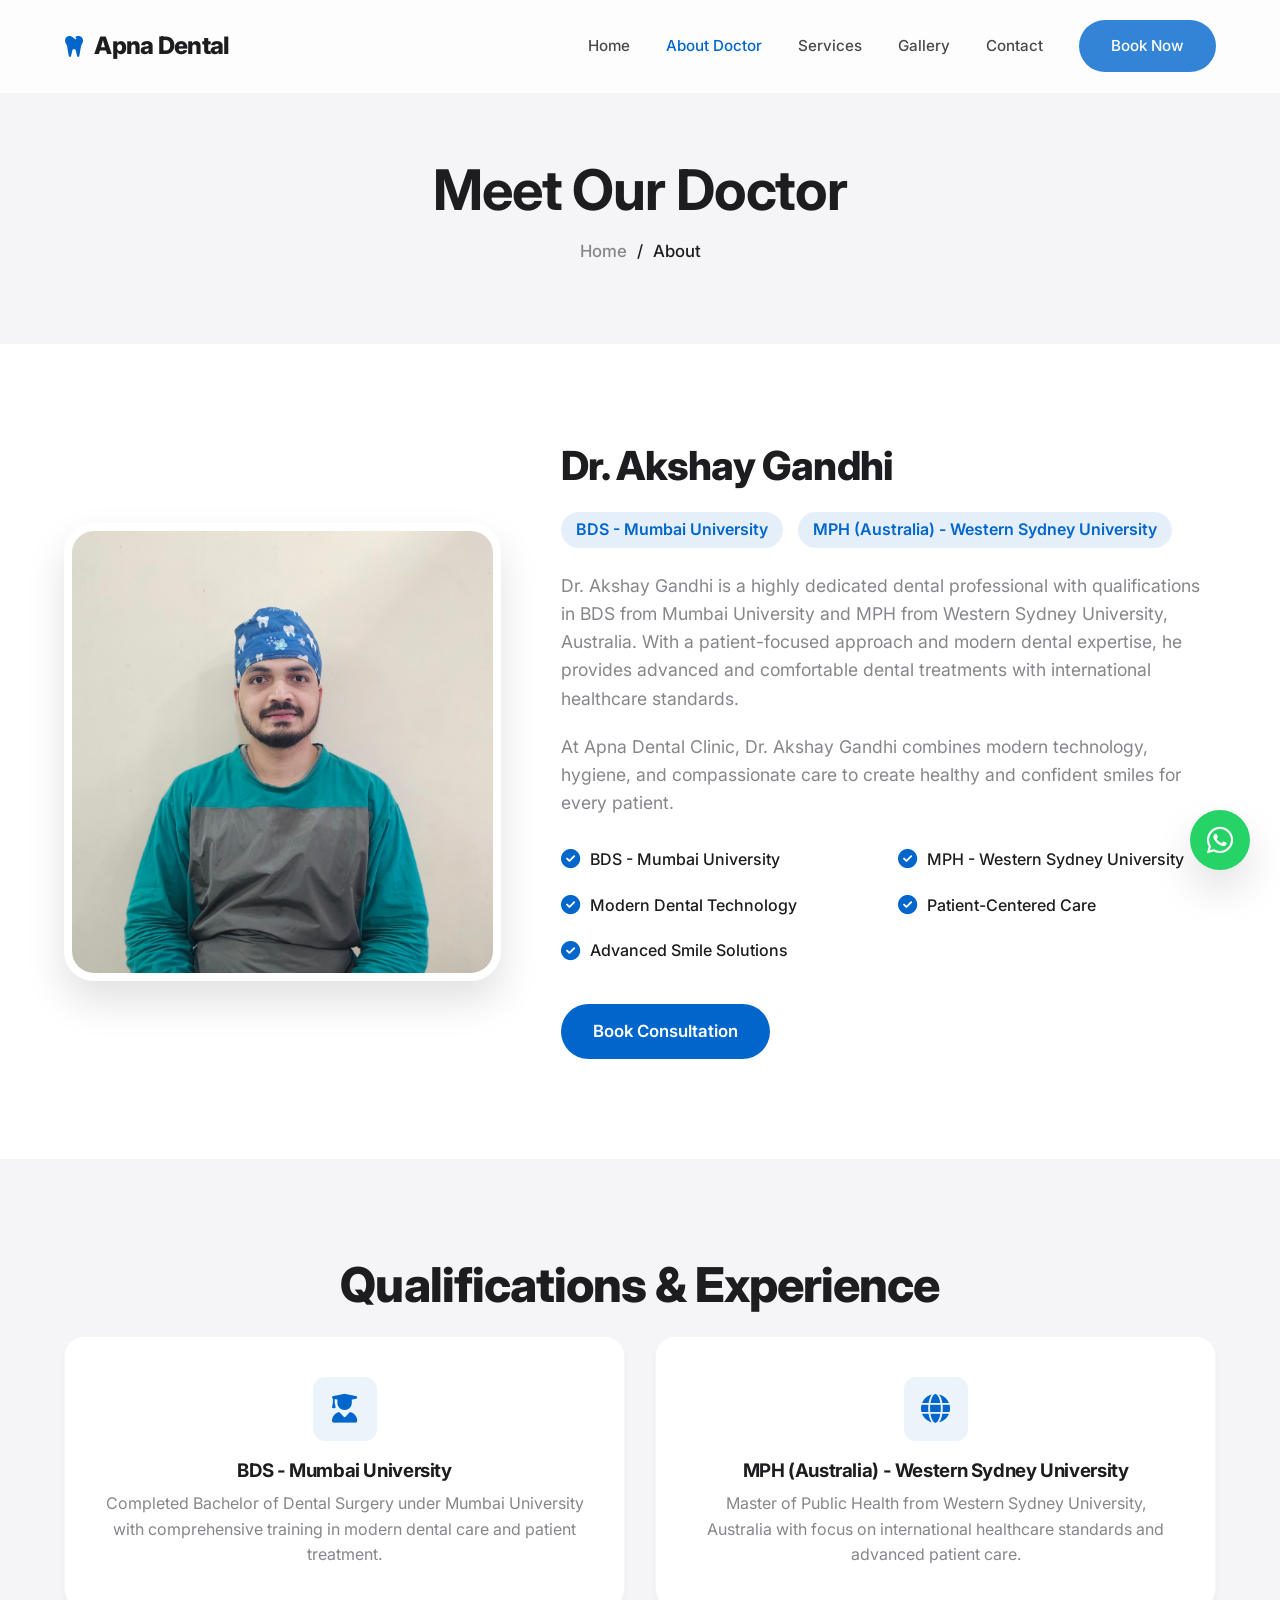
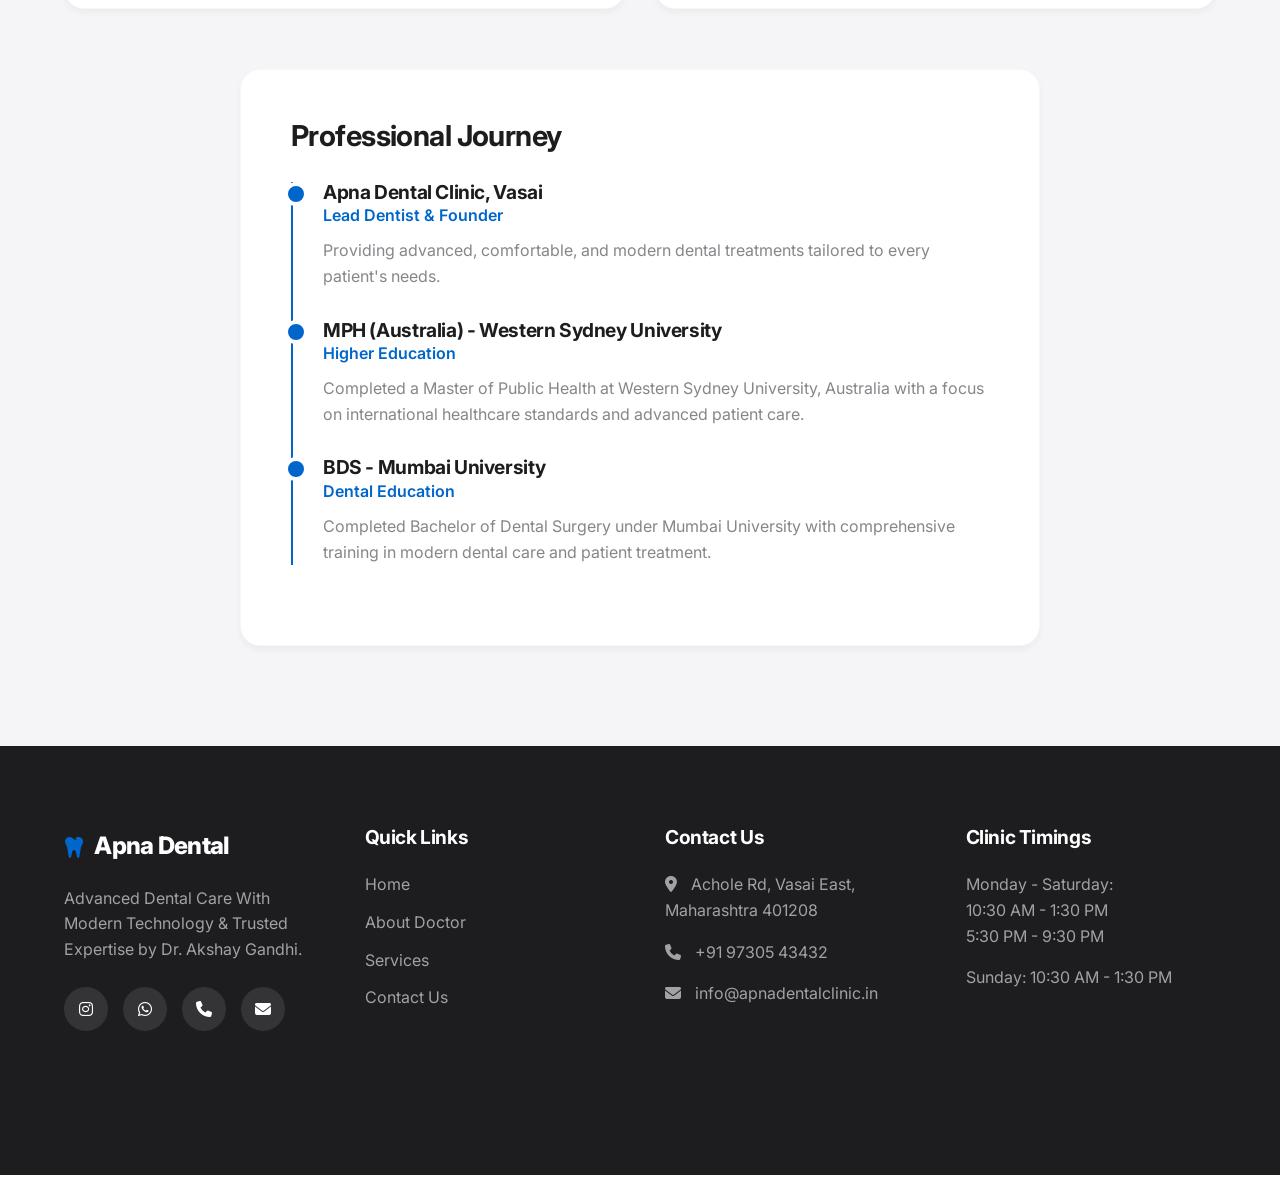
==== commit 76572729: "comit" ====
--- a/about.html
+++ b/about.html
@@ -57,8 +57,8 @@
         <div class="container">
             <div class="hero-content">
                 <div class="hero-image reveal" style="flex: 1;">
-                    <img src="https://images.unsplash.com/photo-1622253692010-333f2da6031d?auto=format&fit=crop&q=80&w=800"
-                        alt="Dr. Akshay Gandhi">
+                    <img src="assets/images/about.jpg.jpeg" alt="Dr. Akshay Gandhi"
+                        style="width: 100%; height: 100%; object-fit: cover; display: block;">
                 </div>
                 <div class="hero-text reveal" style="flex: 1.5;">
                     <h2 class="section-title" style="text-align: left; font-size: 2.5rem;">Dr. Akshay Gandhi</h2>
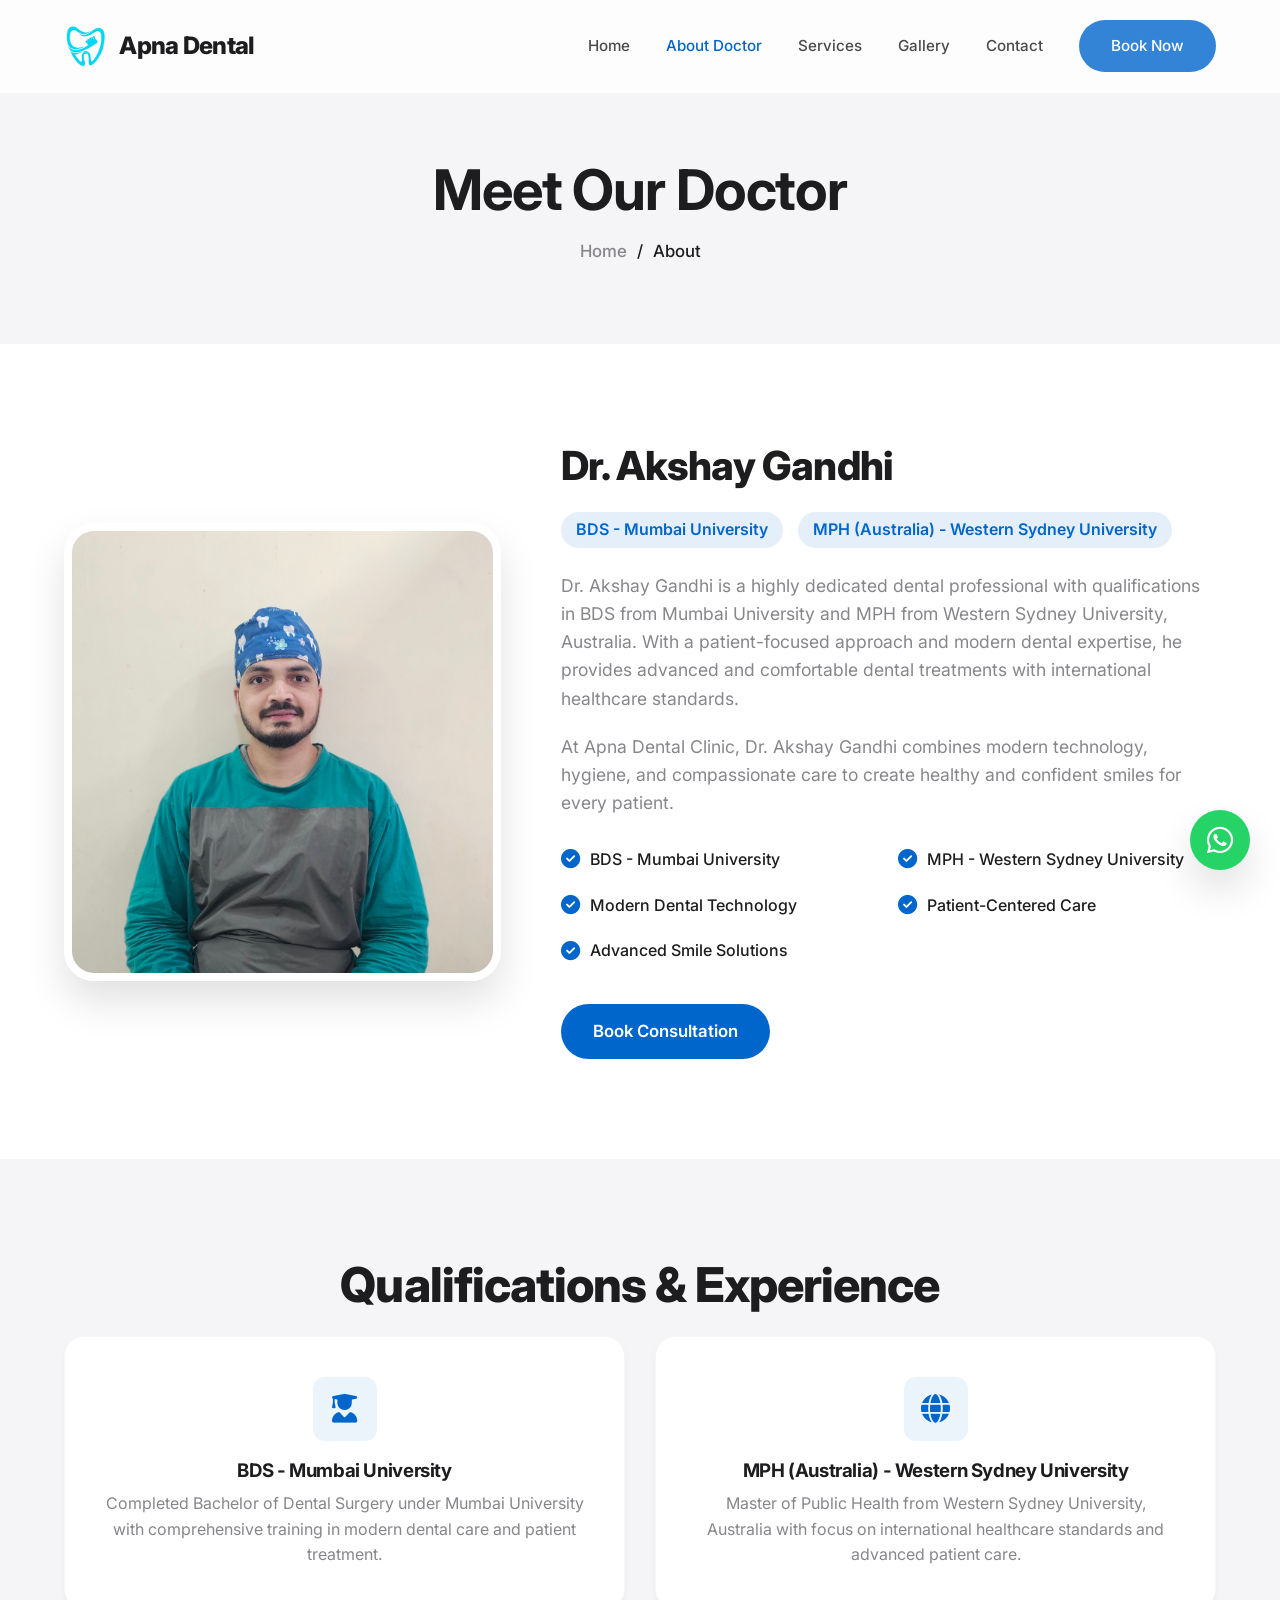
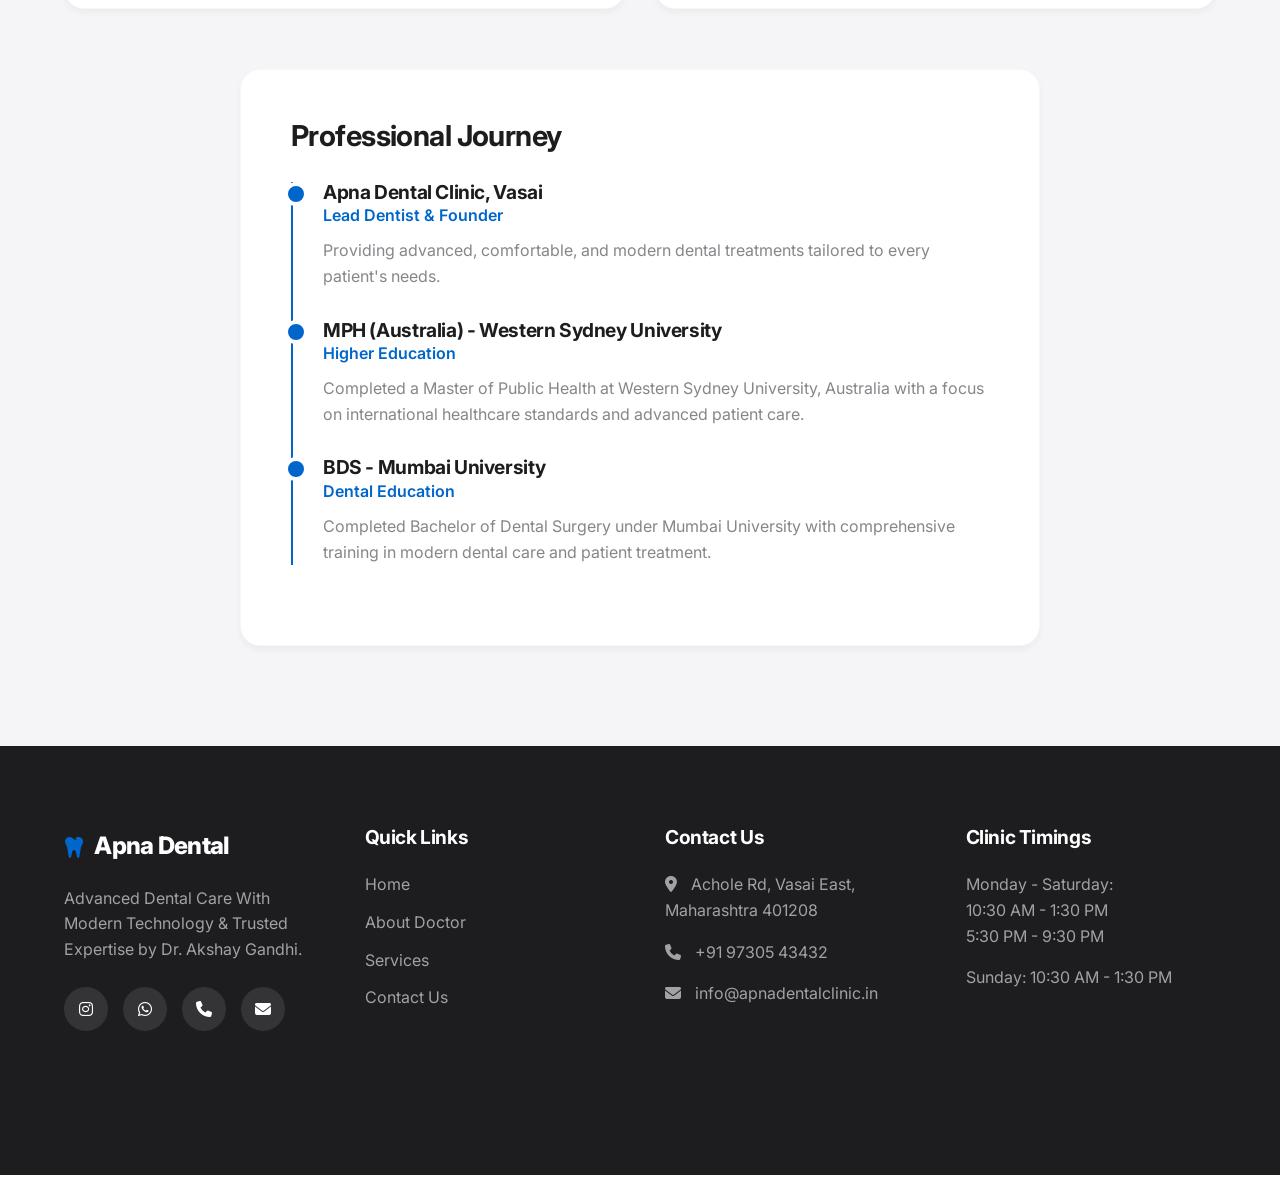
==== commit c9ce37a0: "logo" ====
--- a/about.html
+++ b/about.html
@@ -19,7 +19,8 @@
     <nav class="navbar">
         <div class="container">
             <a href="index.html" class="logo">
-                <i class="fa-solid fa-tooth"></i> Apna Dental
+                <img src="assets/images/logo.png" alt="Apna Dental Logo" class="logo-img">
+                <span>Apna Dental</span>
             </a>
             <ul class="nav-links">
                 <li class="nav-item"><a href="index.html">Home</a></li>
--- a/assets/css/style.css
+++ b/assets/css/style.css
@@ -184,6 +184,14 @@
   color: var(--primary-color);
 }
 
+.navbar .logo img,
+.logo-img {
+  height: 42px;
+  width: auto;
+  object-fit: contain;
+  display: block;
+}
+
 .nav-links {
   display: flex;
   align-items: center;
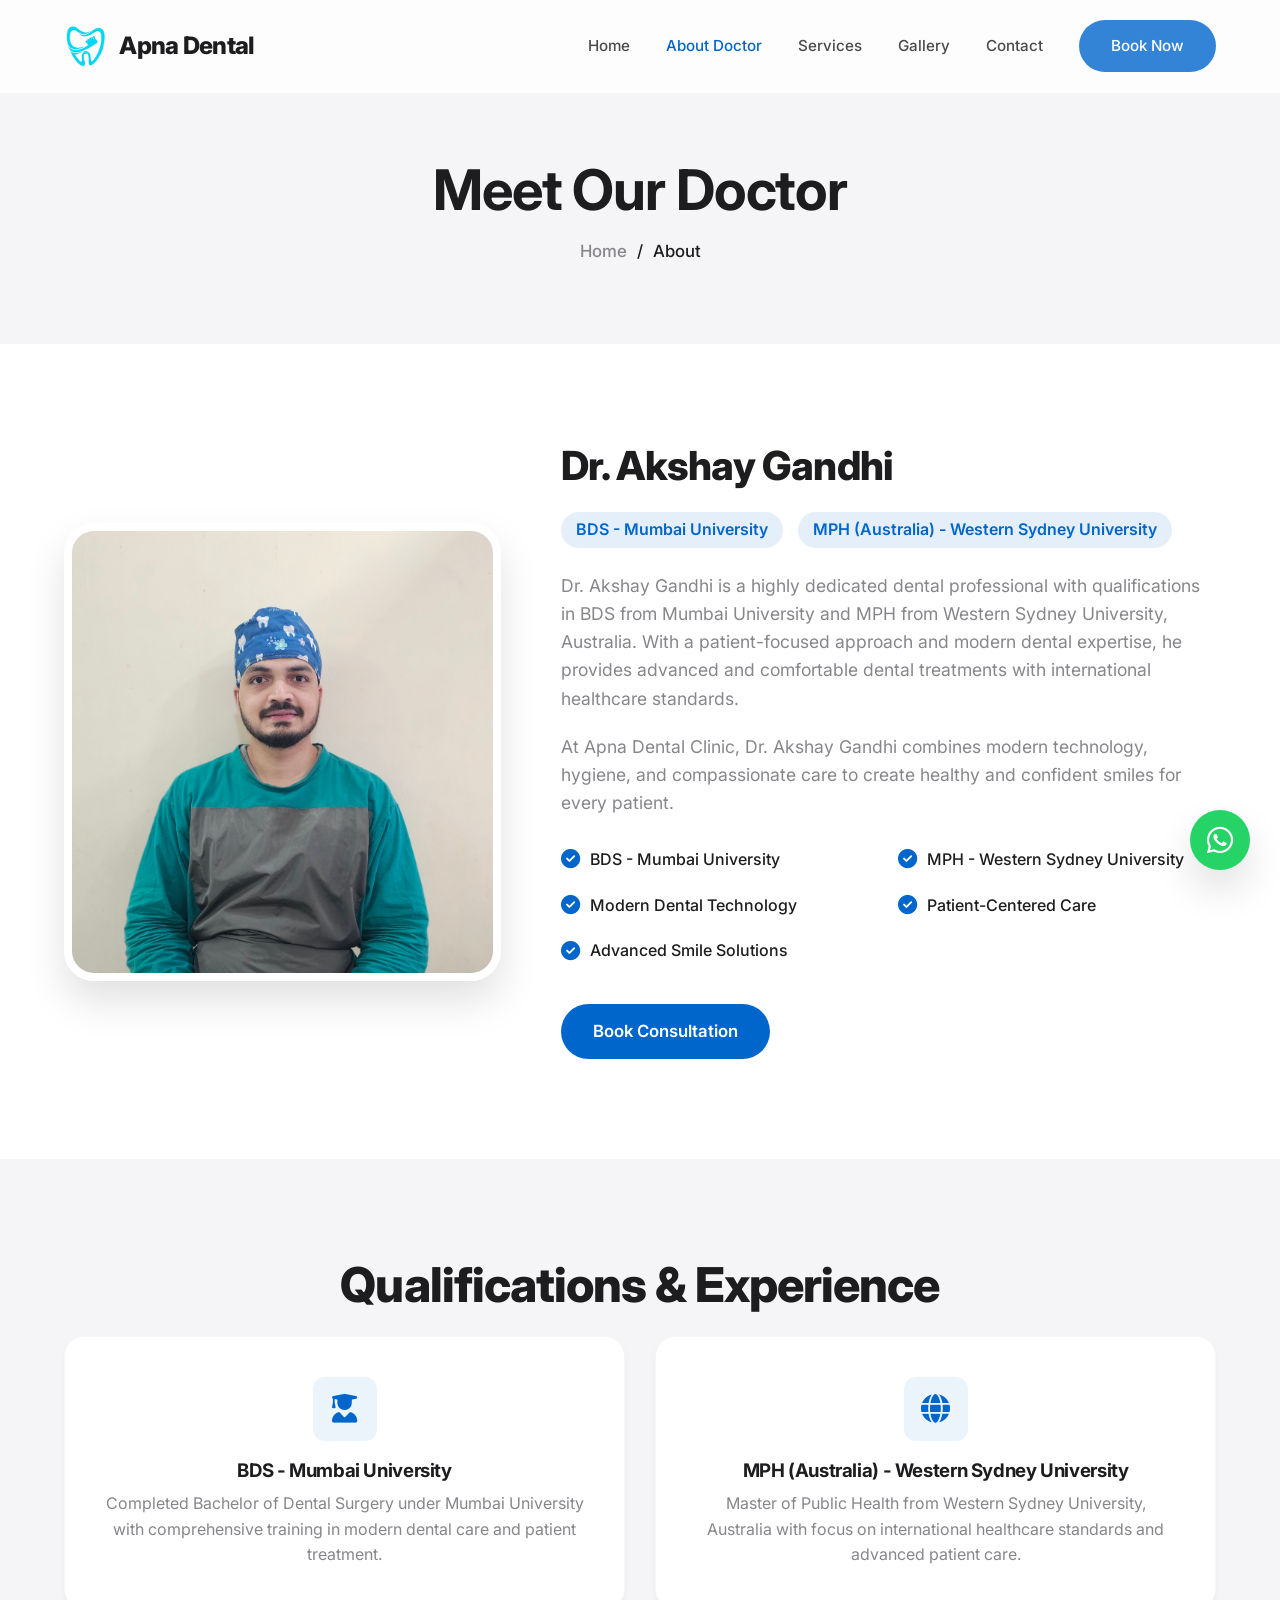
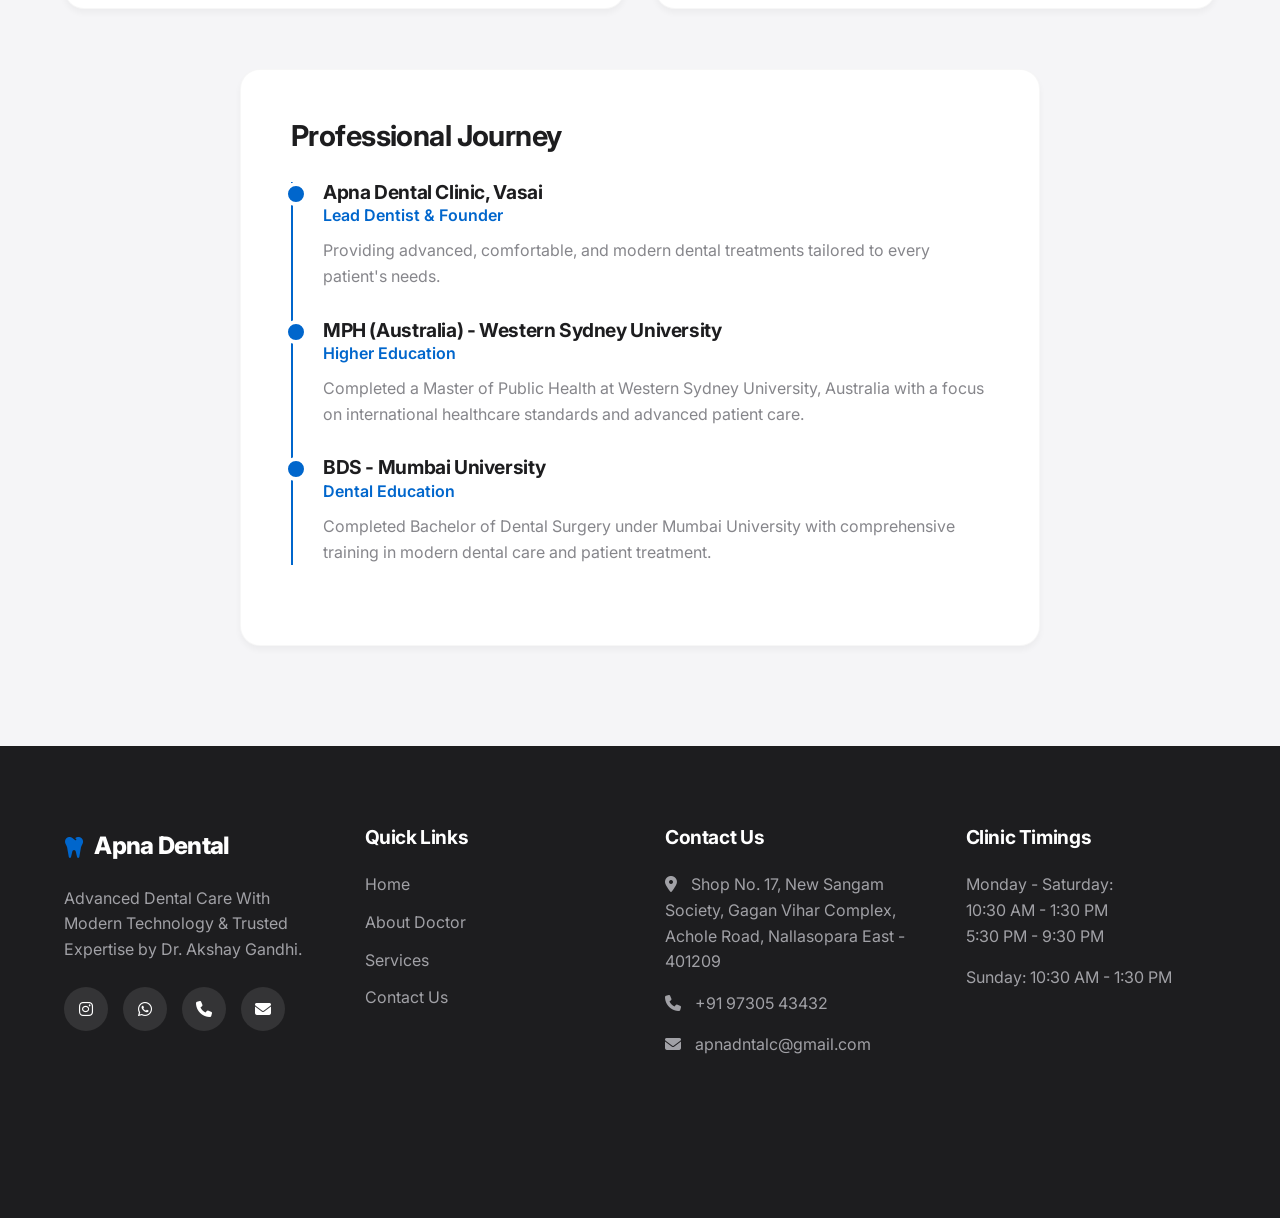
==== commit 226dde3d: "fotter" ====
--- a/about.html
+++ b/about.html
@@ -181,7 +181,7 @@
                         <a href="https://wa.me/919730543432" target="_blank" title="WhatsApp"><i
                                 class="fa-brands fa-whatsapp"></i></a>
                         <a href="tel:+919730543432" title="Call Us"><i class="fa-solid fa-phone"></i></a>
-                        <a href="mailto:info@apnadentalclinic.in" title="Email Us"><i
+                        <a href="mailto:apnadntalc@gmail.com" title="Email Us"><i
                                 class="fa-solid fa-envelope"></i></a>
                     </div>
                 </div>
@@ -196,10 +196,10 @@
                 </div>
                 <div class="footer-col">
                     <h4>Contact Us</h4>
-                    <p><i class="fa-solid fa-location-dot" style="margin-right: 10px;"></i> Achole Rd, Vasai East,
-                        Maharashtra 401208</p>
+                    <p><i class="fa-solid fa-location-dot" style="margin-right: 10px;"></i> Shop No. 17, New Sangam
+                        Society, Gagan Vihar Complex, Achole Road, Nallasopara East - 401209</p>
                     <p><i class="fa-solid fa-phone" style="margin-right: 10px;"></i> +91 97305 43432</p>
-                    <p><i class="fa-solid fa-envelope" style="margin-right: 10px;"></i> info@apnadentalclinic.in</p>
+                    <p><i class="fa-solid fa-envelope" style="margin-right: 10px;"></i> apnadntalc@gmail.com</p>
                 </div>
                 <div class="footer-col">
                     <h4>Clinic Timings</h4>
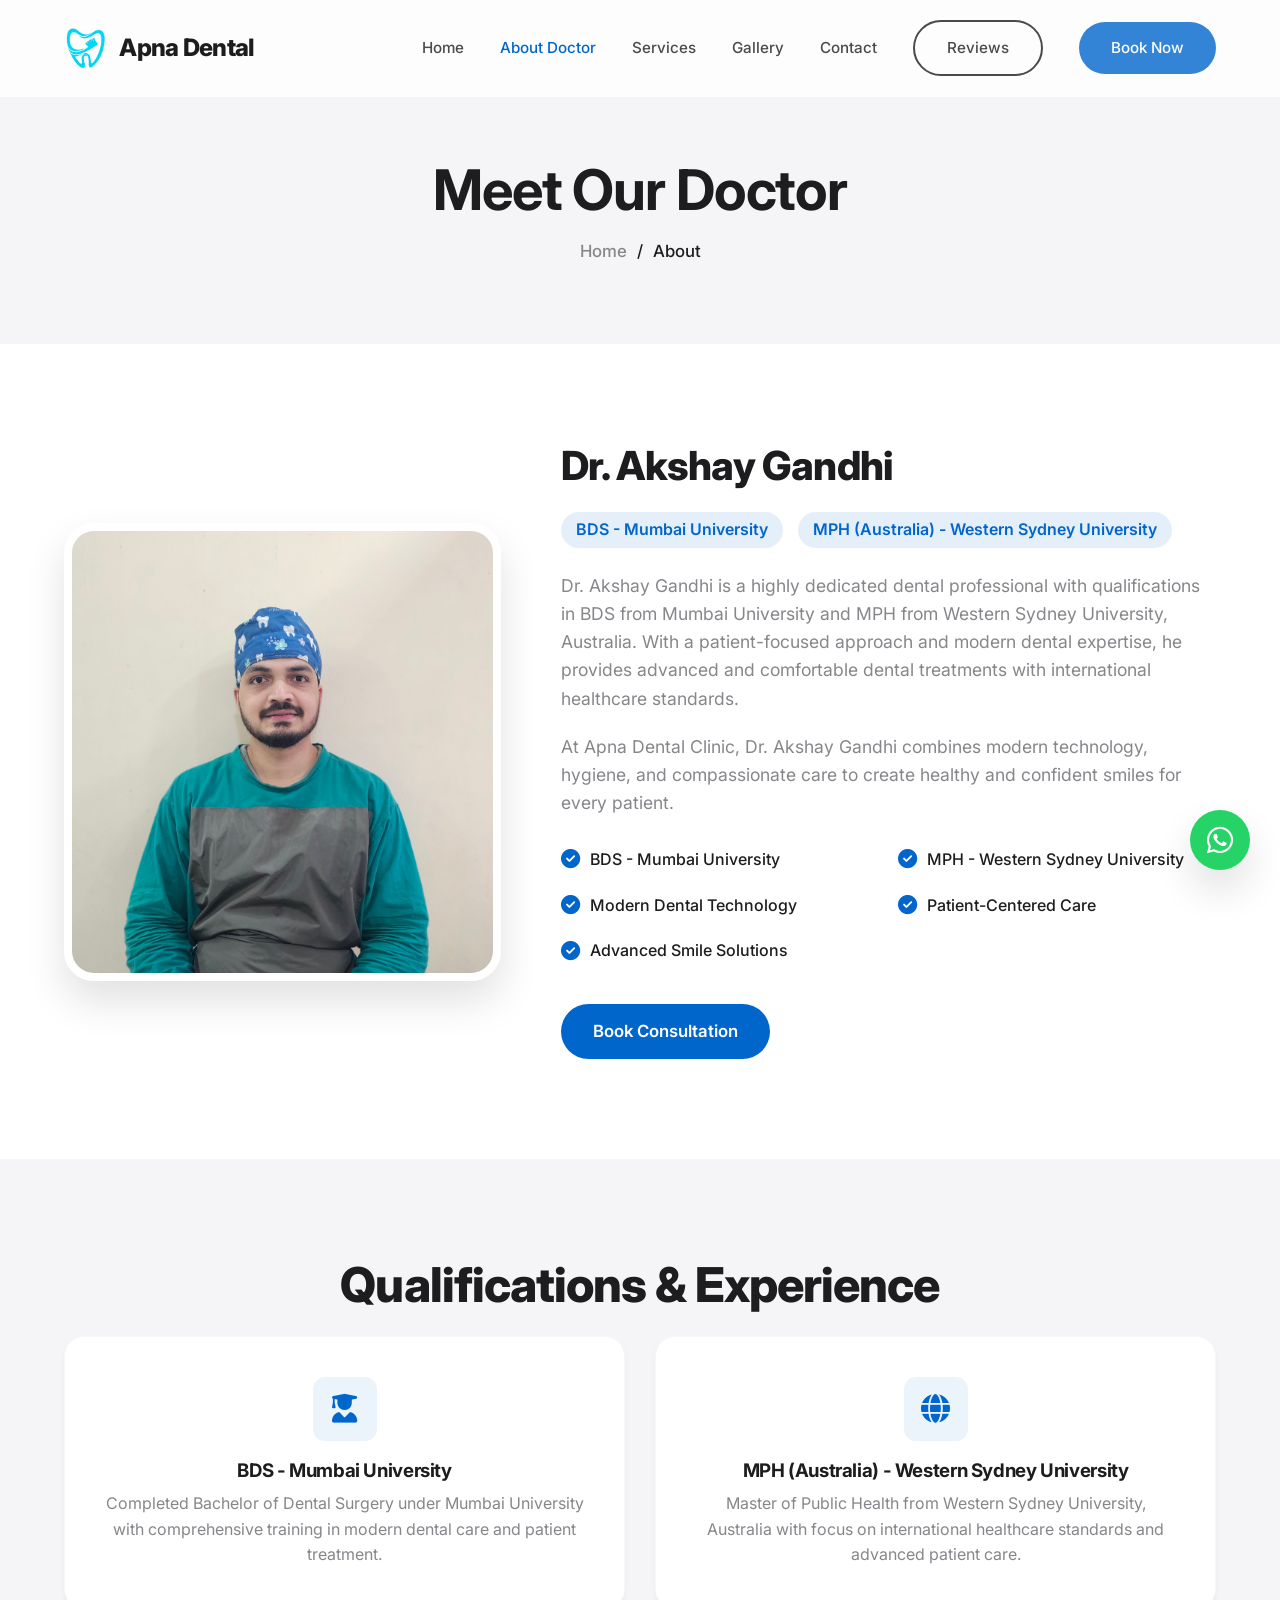
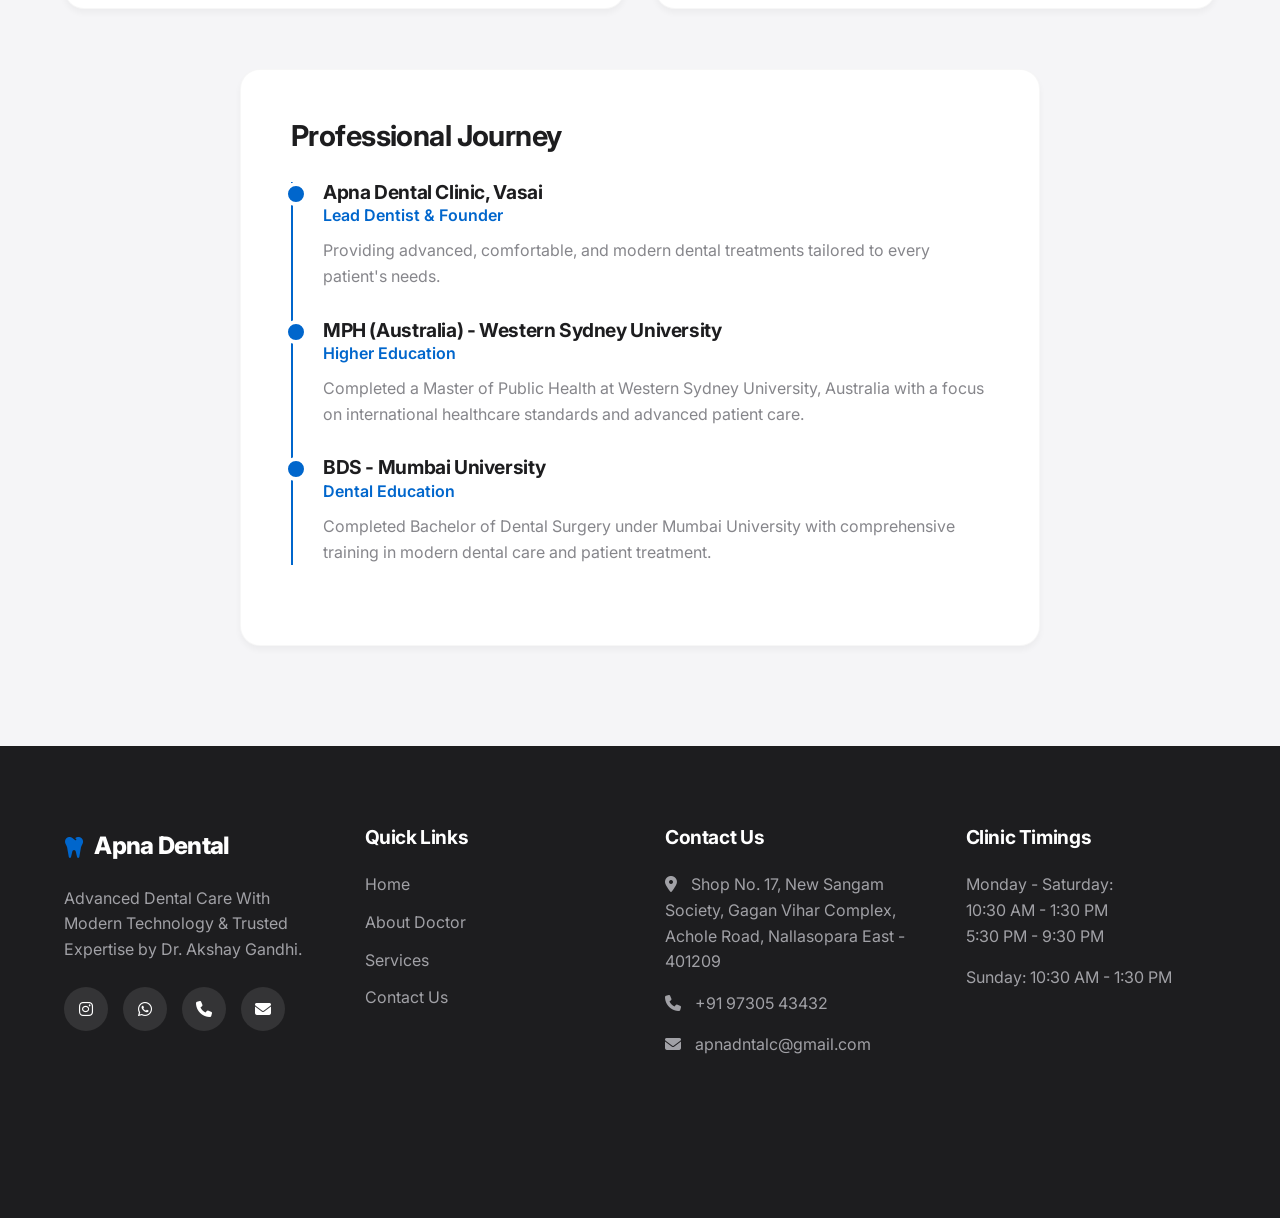
==== commit 07d178ec: "push" ====
--- a/about.html
+++ b/about.html
@@ -28,6 +28,7 @@
                 <li class="nav-item"><a href="services.html">Services</a></li>
                 <li class="nav-item"><a href="gallery.html">Gallery</a></li>
                 <li class="nav-item"><a href="contact.html">Contact</a></li>
+                <li class="nav-item"><a href="index.html#reviews" class="btn btn-outline">Reviews</a></li>
                 <li class="nav-item"><a href="appointment.html" class="btn btn-primary">Book Now</a></li>
             </ul>
             <button class="hamburger">
--- a/assets/css/style.css
+++ b/assets/css/style.css
@@ -95,6 +95,87 @@
   margin: 0 auto 60px;
 }
 
+/* Contact Section */
+.contact-section {
+  background: var(--bg-color);
+}
+
+.contact-header {
+  text-align: center;
+  margin-bottom: 48px;
+}
+
+.contact-title {
+  margin-bottom: 16px;
+}
+
+.contact-subtitle {
+  max-width: 760px;
+  margin: 0 auto;
+  font-size: 1.15rem;
+  color: var(--text-color);
+}
+
+.contact-grid {
+  display: grid;
+  grid-template-columns: repeat(2, minmax(0, 1fr));
+  gap: 28px;
+}
+
+.contact-card {
+  background: #fff;
+  border-radius: var(--radius-md);
+  padding: 26px 28px;
+  box-shadow: var(--shadow-sm);
+  border: 1px solid rgba(0, 102, 204, 0.08);
+  display: flex;
+  gap: 18px;
+  align-items: flex-start;
+  transition: var(--transition);
+}
+
+.contact-card:hover {
+  transform: translateY(-4px);
+  box-shadow: var(--shadow-md);
+}
+
+.contact-icon {
+  width: 56px;
+  height: 56px;
+  border-radius: 16px;
+  background: #f0f7ff;
+  color: var(--primary-color);
+  display: flex;
+  align-items: center;
+  justify-content: center;
+  font-size: 1.3rem;
+  flex-shrink: 0;
+}
+
+.contact-card--whatsapp .contact-icon {
+  background: rgba(37, 211, 102, 0.12);
+  color: var(--whatsapp-color);
+}
+
+.contact-body h4 {
+  margin-bottom: 8px;
+  font-size: 1.1rem;
+  color: var(--accent-color);
+}
+
+.contact-body p {
+  color: var(--text-color);
+  font-size: 1rem;
+  line-height: 1.6;
+}
+
+.contact-link {
+  display: inline-block;
+  margin-top: 8px;
+  font-weight: 600;
+  font-size: 0.95rem;
+}
+
 .btn {
   display: inline-flex;
   align-items: center;
@@ -599,11 +680,20 @@
   min-height: 160px;
 }
 
+/* Appointment Section */
+.appointment-card {
+  width: 100%;
+}
+
 /* Responsive */
 @media (max-width: 991px) {
   .hero-content {
     flex-direction: column;
     text-align: center;
+  }
+
+  .contact-grid {
+    grid-template-columns: 1fr;
   }
 
   .hero-text {
@@ -637,6 +727,18 @@
 
   .map-container iframe {
     height: 400px;
+  }
+
+  .appointment-grid {
+    grid-template-columns: 1fr !important;
+  }
+
+  .appointment-card {
+    padding: 36px 28px !important;
+  }
+
+  .testimonial-card {
+    width: 280px;
   }
 }
 
@@ -671,6 +773,28 @@
     font-size: 2.5rem;
   }
 
+  .page-title {
+    font-size: 2.4rem;
+  }
+
+  .appointment-title {
+    font-size: 1.8rem !important;
+  }
+
+  .appointment-subtitle {
+    font-size: 1rem;
+    margin-bottom: 28px !important;
+  }
+
+  .appointment-card {
+    padding: 28px 20px !important;
+  }
+
+  .appt-submit-btn {
+    width: 100%;
+    justify-content: center;
+  }
+
   .floating-whatsapp {
     bottom: 20px;
     right: 20px;
@@ -678,6 +802,10 @@
     height: 50px;
     font-size: 24px;
   }
+
+  .testimonial-card {
+    width: 260px;
+  }
 }
 
 /* Google Reviews Section — Summary Card */
@@ -748,6 +876,119 @@
   display: flex;
   gap: 15px;
   flex-wrap: wrap;
+}
+
+/* Testimonials Carousel */
+.testimonials-carousel-wrapper {
+  margin: 30px 0 10px;
+}
+
+.testimonials-carousel {
+  overflow-x: auto;
+  overflow-y: hidden;
+  scroll-snap-type: x mandatory;
+  -webkit-overflow-scrolling: touch;
+  scrollbar-width: none;
+  cursor: grab;
+}
+
+.testimonials-carousel::-webkit-scrollbar {
+  display: none;
+}
+
+.testimonials-track {
+  display: flex;
+  gap: 24px;
+  padding: 8px 2px 26px;
+  width: max-content;
+  animation: testimonials-scroll 48s linear infinite;
+  will-change: transform;
+}
+
+.testimonials-carousel:hover .testimonials-track,
+.testimonials-carousel.is-paused .testimonials-track {
+  animation-play-state: paused;
+}
+
+.testimonial-card {
+  background: #fff;
+  border-radius: var(--radius-md);
+  box-shadow: var(--shadow-sm);
+  border: 1px solid rgba(0, 102, 204, 0.08);
+  padding: 24px;
+  width: 320px;
+  flex: 0 0 auto;
+  scroll-snap-align: start;
+  transition: var(--transition);
+}
+
+.testimonial-card:hover {
+  transform: translateY(-6px) scale(1.01);
+  box-shadow: var(--shadow-md);
+}
+
+.testimonial-top {
+  display: flex;
+  align-items: center;
+  gap: 14px;
+  margin-bottom: 14px;
+}
+
+.testimonial-avatar {
+  width: 48px;
+  height: 48px;
+  border-radius: 50%;
+  background: #f0f7ff;
+  color: var(--primary-color);
+  display: flex;
+  align-items: center;
+  justify-content: center;
+  font-weight: 700;
+  letter-spacing: 0.02em;
+}
+
+.testimonial-name {
+  font-size: 1.05rem;
+  margin-bottom: 6px;
+}
+
+.testimonial-meta {
+  display: flex;
+  gap: 8px;
+  flex-wrap: wrap;
+}
+
+.testimonial-badge {
+  display: inline-flex;
+  align-items: center;
+  gap: 6px;
+  font-size: 0.85rem;
+  font-weight: 600;
+  color: #4285F4;
+  background: #f0f7ff;
+  padding: 4px 10px;
+  border-radius: 999px;
+}
+
+.testimonial-rating {
+  color: #FBBC05;
+  font-size: 0.95rem;
+  margin-bottom: 12px;
+}
+
+.testimonial-text {
+  color: var(--text-color);
+  font-size: 0.98rem;
+  line-height: 1.65;
+}
+
+@keyframes testimonials-scroll {
+  0% {
+    transform: translateX(0);
+  }
+  100% {
+    transform: translateX(-50%);
+  }
 }
 
 /* Elfsight Widget Wrapper */
